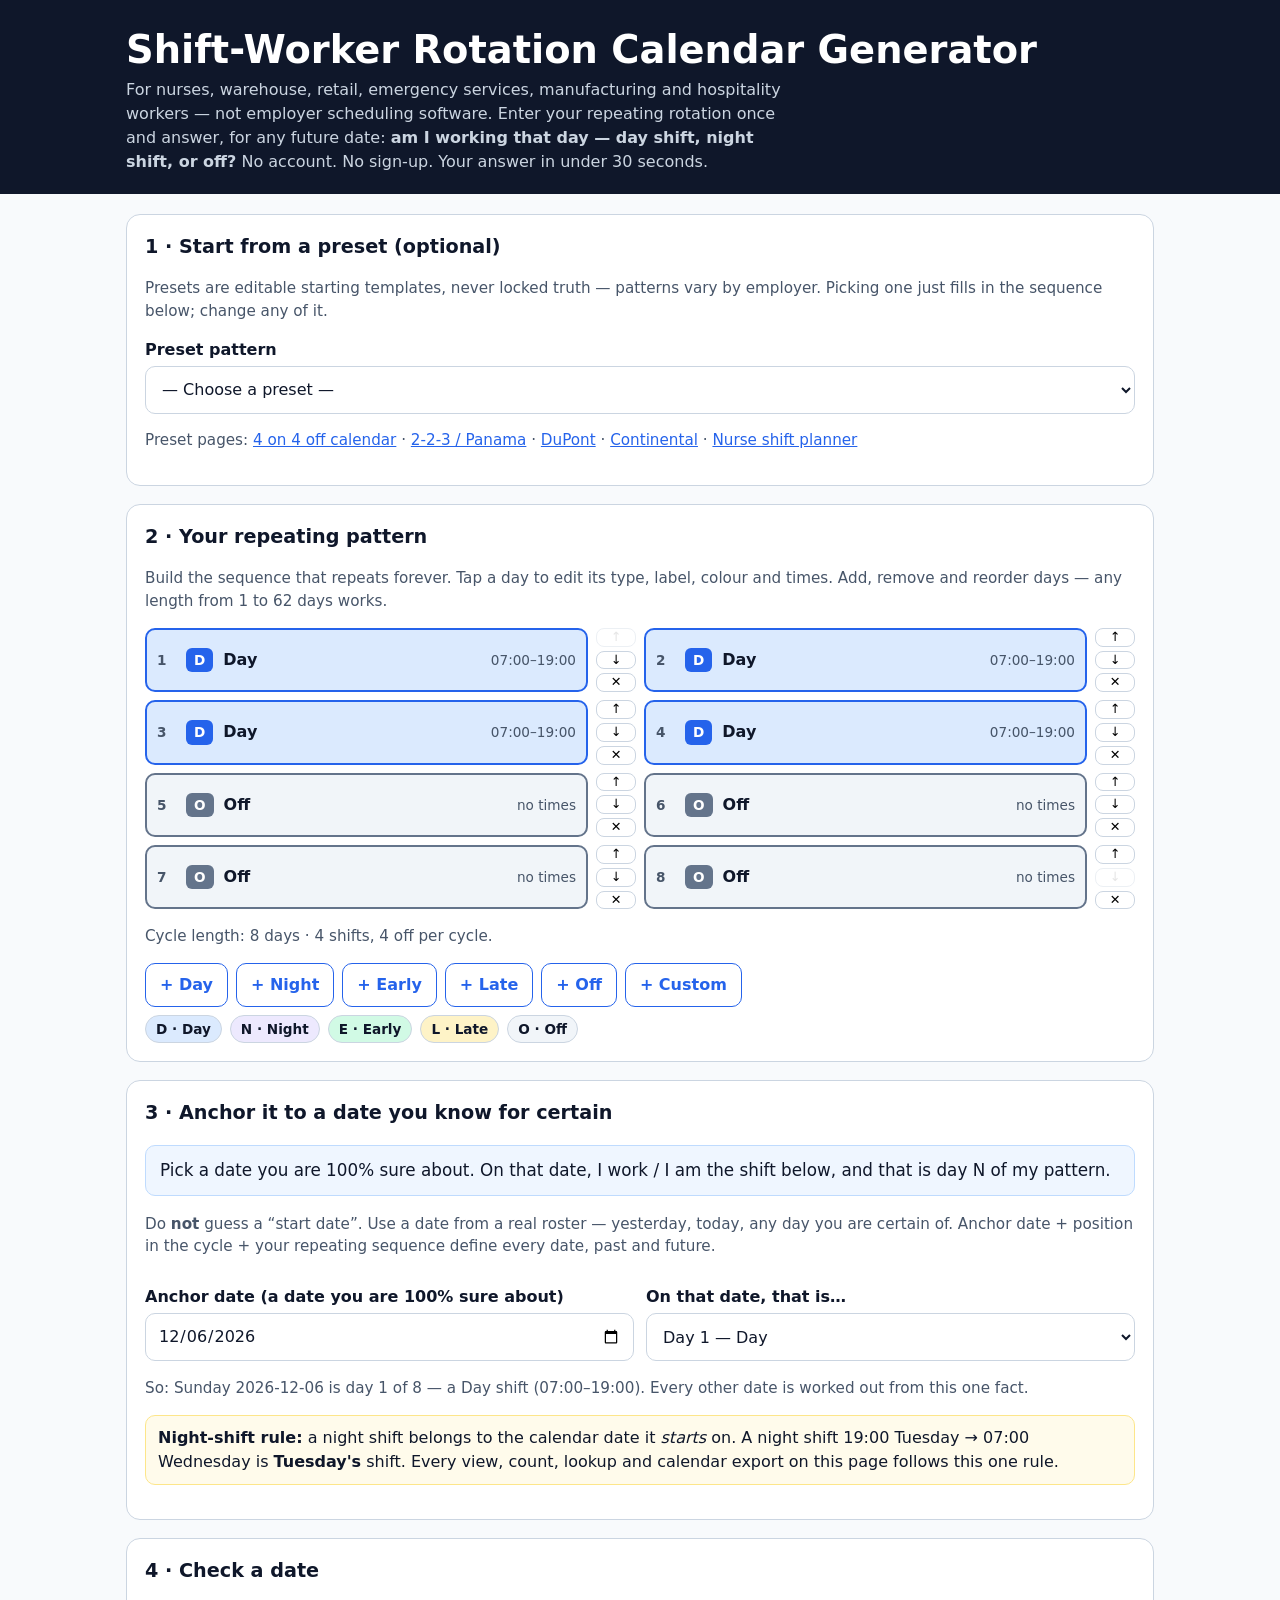
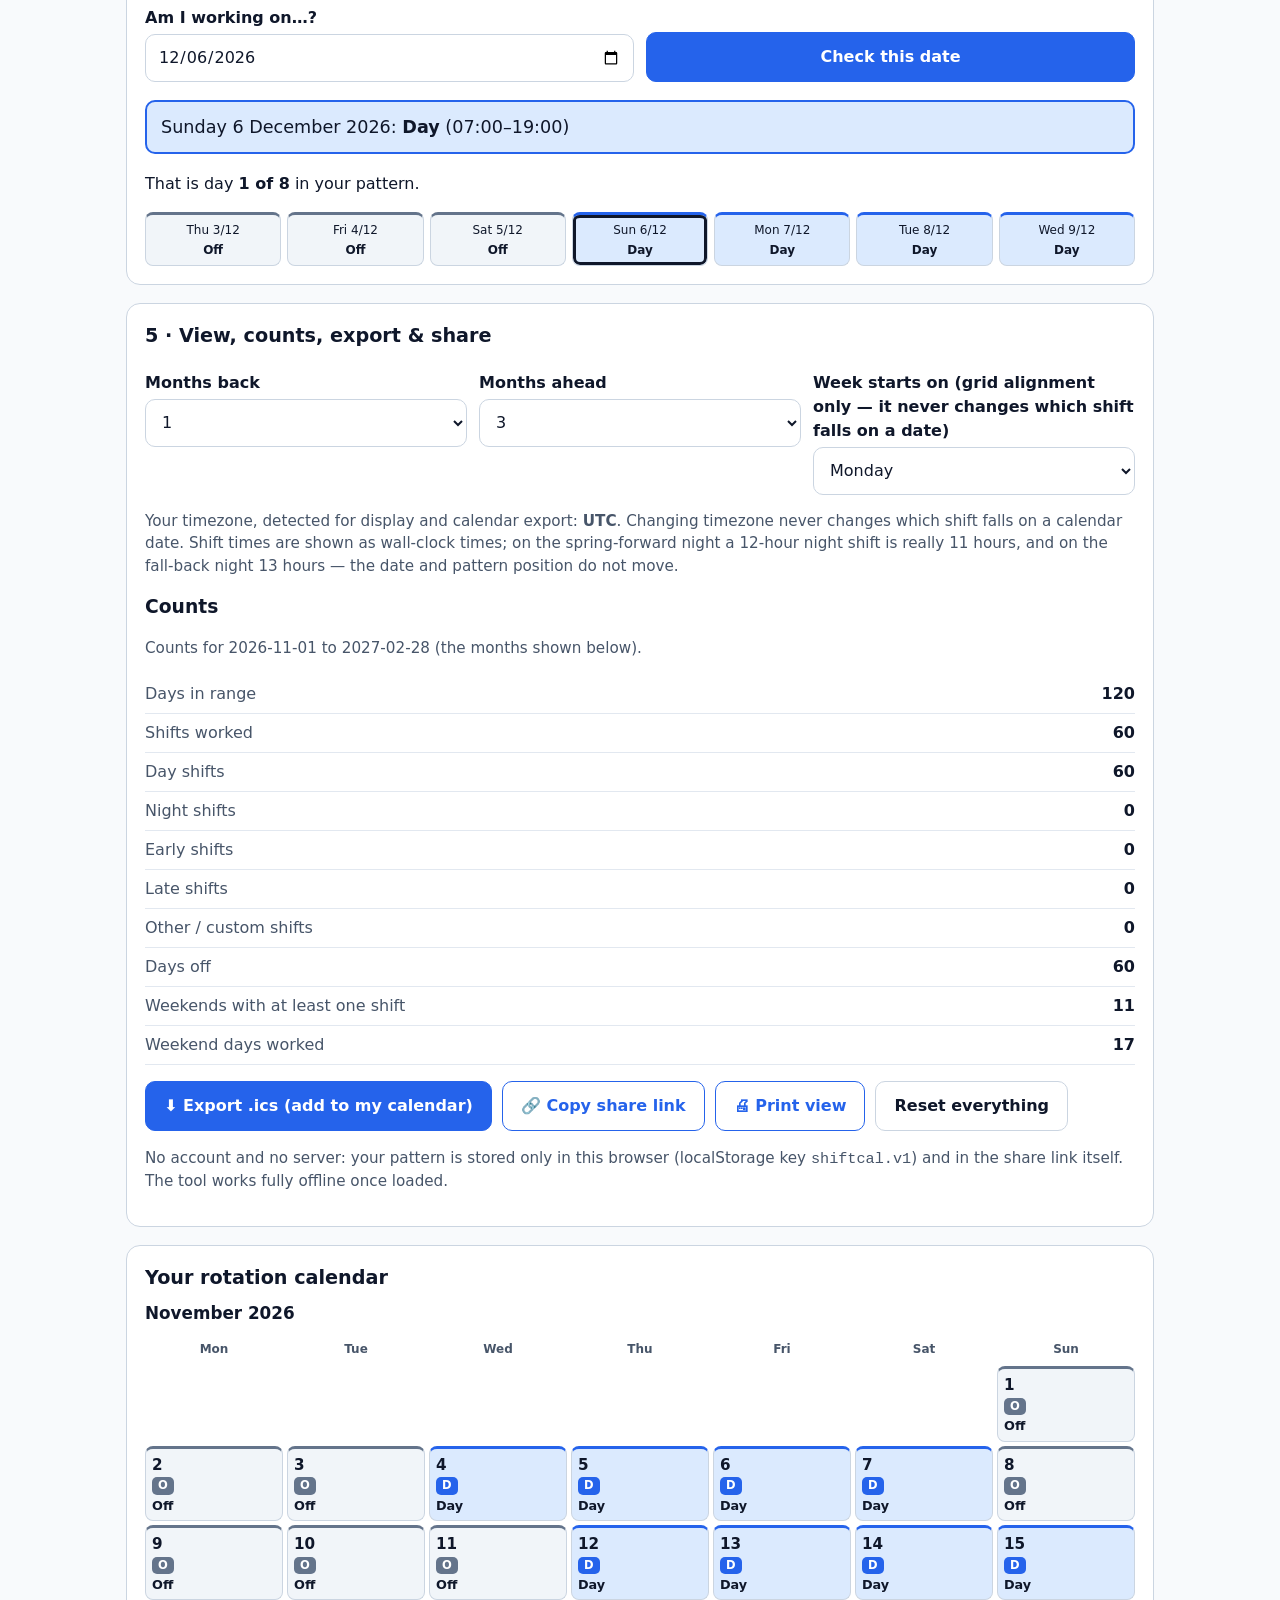
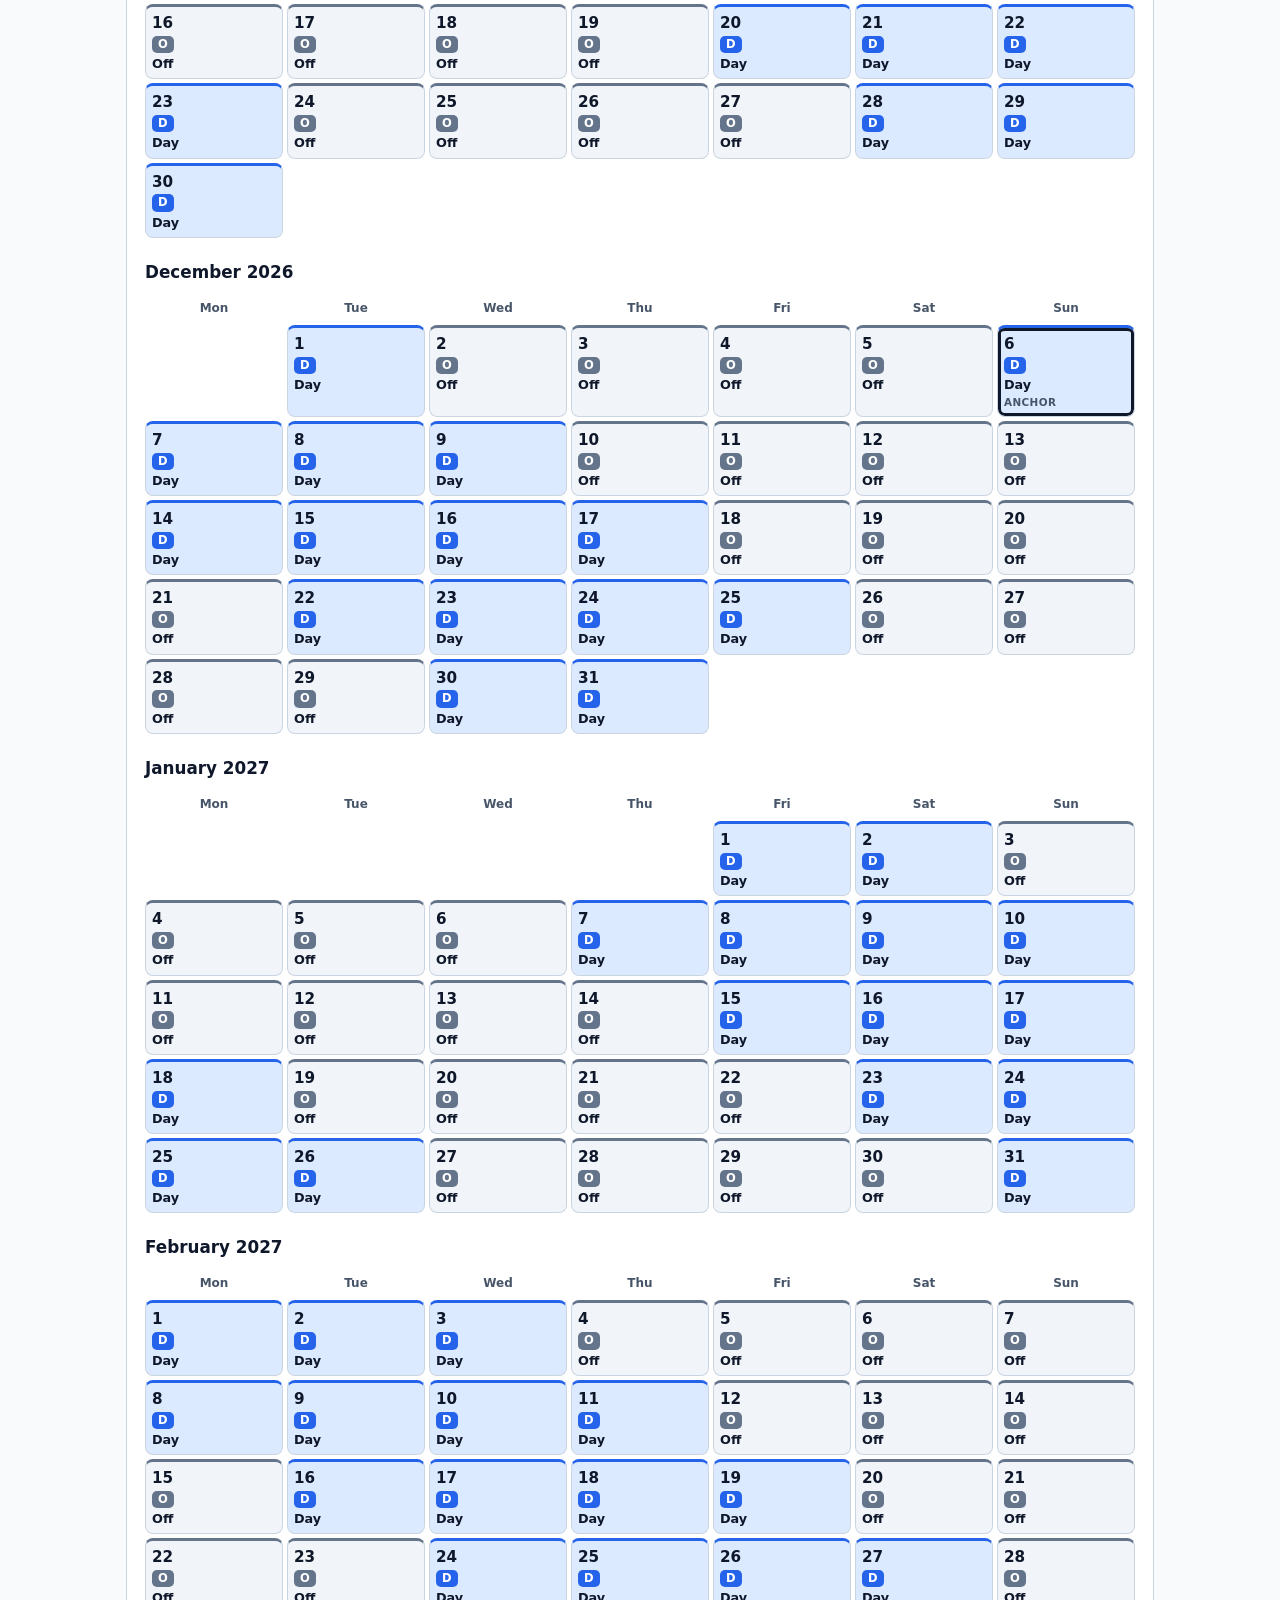
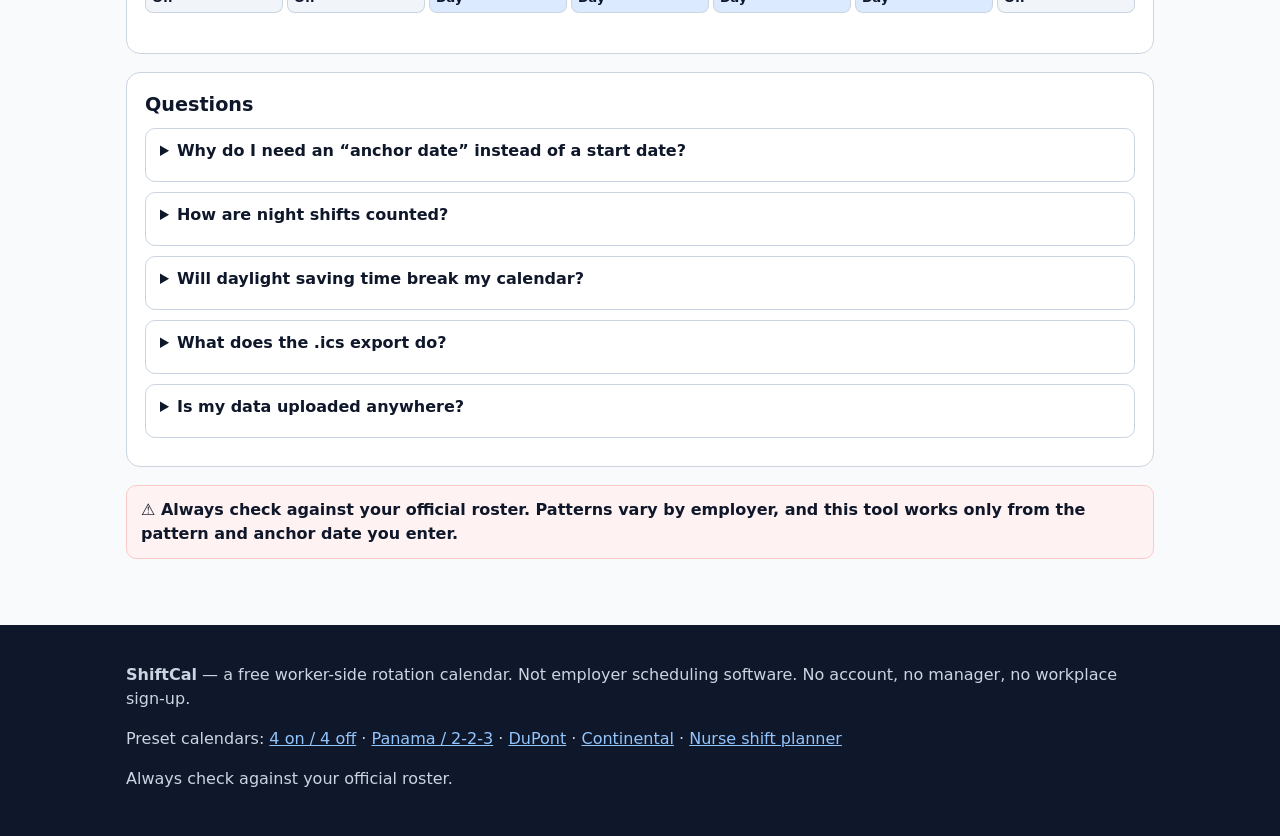
==== index.html @ 88fc87dc "Shift-Worker Rotation Calendar Generator — initial release (80/80 tests passing)" ====
<!DOCTYPE html>
<html lang="en">
<head>
<meta charset="utf-8">
<meta name="viewport" content="width=device-width, initial-scale=1">
<title>Shift-Worker Rotation Calendar Generator — Am I Working That Day?</title>
<meta name="description" content="Free rotation calendar for shift workers. Enter your repeating pattern once, anchored to a date you know for certain, and instantly see day shift, night shift or off for any future date. No account, no sign-up. Export to your calendar (.ics) or share a link.">
<link rel="canonical" href="https://example.com/">
<style>/* inlined fallback if CSS fails to load */ body{font-family:system-ui,sans-serif}</style>
<link rel="stylesheet" href="assets/styles.css">
</head>
<body>
<a class="skip" href="#generator">Skip to the generator</a>
<header class="site">
  <div class="wrap">
    <h1>Shift-Worker Rotation Calendar Generator</h1>
    <p>For nurses, warehouse, retail, emergency services, manufacturing and hospitality workers — not employer scheduling software. Enter your repeating rotation once and answer, for any future date: <strong>am I working that day — day shift, night shift, or off?</strong> No account. No sign-up. Your answer in under 30 seconds.</p>
  </div>
</header>
<main id="generator">

  <section class="card controls" aria-labelledby="h-step1">
    <h2 id="h-step1">1 · Start from a preset (optional)</h2>
    <p class="hint">Presets are editable starting templates, never locked truth — patterns vary by employer. Picking one just fills in the sequence below; change any of it.</p>
    <label for="presetSelect">Preset pattern</label>
    <select id="presetSelect">
      <option value="">— Choose a preset —</option>
    </select>
    <p id="presetNote" class="hint" role="status"></p>
    <p class="hint">Preset pages: <a href="4-on-4-off.html">4 on 4 off calendar</a> · <a href="panama-2-2-3.html">2-2-3 / Panama</a> · <a href="dupont.html">DuPont</a> · <a href="continental.html">Continental</a> · <a href="nurse-shift-planner.html">Nurse shift planner</a></p>
  </section>

  <section class="card controls" aria-labelledby="h-step2">
    <h2 id="h-step2">2 · Your repeating pattern</h2>
    <p class="hint">Build the sequence that repeats forever. Tap a day to edit its type, label, colour and times. Add, remove and reorder days — any length from 1 to 62 days works.</p>
    <ol id="patternList" class="pat-list"></ol>
    <p id="patternMeta" class="hint" role="status"></p>
    <div class="addrow" aria-label="Add a day to the pattern">
      <button type="button" class="btn secondary" data-add="Day">+ Day</button>
      <button type="button" class="btn secondary" data-add="Night">+ Night</button>
      <button type="button" class="btn secondary" data-add="Early">+ Early</button>
      <button type="button" class="btn secondary" data-add="Late">+ Late</button>
      <button type="button" class="btn secondary" data-add="Off">+ Off</button>
      <button type="button" class="btn secondary" data-add="Custom">+ Custom</button>
    </div>
    <div id="editor" class="editor" hidden>
      <h3 id="editTitle">Edit day</h3>
      <div class="row cols-3">
        <div>
          <label for="fType">Shift type</label>
          <select id="fType">
            <option>Day</option><option>Night</option><option>Early</option><option>Late</option><option>Off</option><option>Custom</option>
          </select>
        </div>
        <div>
          <label for="fLabel">Label (always shown — never colour alone)</label>
          <input type="text" id="fLabel" maxlength="24">
        </div>
        <div>
          <label for="fCode">Short code (1–2 letters)</label>
          <input type="text" id="fCode" maxlength="2">
        </div>
      </div>
      <div class="row cols-3">
        <div>
          <label for="fStart">Start time (leave blank for all-day)</label>
          <input type="time" id="fStart">
        </div>
        <div>
          <label for="fEnd">End time</label>
          <input type="time" id="fEnd">
        </div>
        <div>
          <label for="fColor">Colour</label>
          <input type="color" id="fColor">
        </div>
      </div>
      <div class="btnrow">
        <button type="button" class="btn" id="saveEdit">Save day</button>
        <button type="button" class="btn ghost" id="cancelEdit">Cancel</button>
      </div>
    </div>
    <div class="legend" aria-label="Shift type legend">
      <span style="background:#dbeafe">D · Day</span>
      <span style="background:#ede9fe">N · Night</span>
      <span style="background:#d1fae5">E · Early</span>
      <span style="background:#fef3c7">L · Late</span>
      <span style="background:#f1f5f9">O · Off</span>
    </div>
  </section>

  <section class="card controls" aria-labelledby="h-step3">
    <h2 id="h-step3">3 · Anchor it to a date you know for certain</h2>
    <p class="anchor-words">Pick a date you are 100% sure about. On that date, I work / I am the shift below, and that is day N of my pattern.</p>
    <p class="hint">Do <strong>not</strong> guess a “start date”. Use a date from a real roster — yesterday, today, any day you are certain of. Anchor date + position in the cycle + your repeating sequence define every date, past and future.</p>
    <div class="row cols-2">
      <div>
        <label for="anchorDate">Anchor date (a date you are 100% sure about)</label>
        <input type="date" id="anchorDate">
      </div>
      <div>
        <label for="anchorPos">On that date, that is…</label>
        <select id="anchorPos"></select>
      </div>
    </div>
    <p id="anchorEcho" class="hint" role="status"></p>
    <p class="note"><strong>Night-shift rule:</strong> a night shift belongs to the calendar date it <em>starts</em> on. A night shift 19:00 Tuesday → 07:00 Wednesday is <strong>Tuesday's</strong> shift. Every view, count, lookup and calendar export on this page follows this one rule.</p>
  </section>

  <section class="card controls" aria-labelledby="h-lookup">
    <h2 id="h-lookup">4 · Check a date</h2>
    <div class="row cols-2">
      <div>
        <label for="lookupDate">Am I working on…?</label>
        <input type="date" id="lookupDate">
      </div>
      <div style="align-self:end">
        <button type="button" class="btn" id="lookupBtn" style="width:100%">Check this date</button>
      </div>
    </div>
    <div id="lookupResult" aria-live="polite"></div>
  </section>

  <section class="card controls" aria-labelledby="h-view">
    <h2 id="h-view">5 · View, counts, export &amp; share</h2>
    <div class="row cols-3">
      <div>
        <label for="monthsBack">Months back</label>
        <select id="monthsBack"><option value="0">0</option><option value="1">1</option><option value="3">3</option><option value="6">6</option><option value="12">12</option></select>
      </div>
      <div>
        <label for="monthsAhead">Months ahead</label>
        <select id="monthsAhead"><option value="1">1</option><option value="3">3</option><option value="6">6</option><option value="12">12</option></select>
      </div>
      <div>
        <label for="weekStart">Week starts on (grid alignment only — it never changes which shift falls on a date)</label>
        <select id="weekStart"><option value="mon">Monday</option><option value="sun">Sunday</option></select>
      </div>
    </div>
    <p class="hint">Your timezone, detected for display and calendar export: <strong id="tzDisplay">—</strong>. Changing timezone never changes which shift falls on a calendar date. Shift times are shown as wall-clock times; on the spring-forward night a 12-hour night shift is really 11 hours, and on the fall-back night 13 hours — the date and pattern position do not move.</p>
    <h3>Counts</h3>
    <p id="countsRange" class="hint"></p>
    <dl id="counts" class="counts"></dl>
    <div class="btnrow">
      <button type="button" class="btn" id="icsBtn">⬇ Export .ics (add to my calendar)</button>
      <button type="button" class="btn secondary" id="shareBtn">🔗 Copy share link</button>
      <button type="button" class="btn secondary" id="printBtn">🖨 Print view</button>
      <button type="button" class="btn ghost" id="resetBtn">Reset everything</button>
    </div>
    <p id="icsMsg" class="hint" role="status"></p>
    <p id="shareMsg" class="hint" role="status"></p>
    <p class="hint">No account and no server: your pattern is stored only in this browser (localStorage key <code>shiftcal.v1</code>) and in the share link itself. The tool works fully offline once loaded.</p>
  </section>

  <section class="card" aria-labelledby="h-cal">
    <h2 id="h-cal">Your rotation calendar</h2>
    <div id="calendar"></div>
  </section>

  <section class="card no-print" aria-labelledby="h-faq">
    <h2 id="h-faq">Questions</h2>
    <details><summary>Why do I need an “anchor date” instead of a start date?</summary><p>A start date is easy to misremember. An anchor is a single date you are 100% sure about — for example, “on Tuesday 14th I definitely worked a Night, and that was day 3 of my pattern”. From that one certain fact, the repeating sequence fixes every other date, forwards and backwards, forever.</p></details>
    <details><summary>How are night shifts counted?</summary><p>A night shift belongs to the date it starts on. If you start at 19:00 on Tuesday and finish at 07:00 on Wednesday, that is Tuesday’s shift in the calendar, the counts, the lookup and the .ics export.</p></details>
    <details><summary>Will daylight saving time break my calendar?</summary><p>No. Dates here are calculated as calendar days, not as 24-hour chunks of time, so the 23-hour spring day and the 25-hour autumn day cannot skip or double a date. Your shift <em>times</em> stay as wall-clock times; only the real length of that one night changes (11h in spring, 13h in autumn).</p></details>
    <details><summary>What does the .ics export do?</summary><p>It creates one calendar event per working shift for the months shown, with the correct timezone so events land at the right wall-clock time across daylight-saving changes. Import it into Google Calendar, Apple Calendar or Outlook. Days off are not exported.</p></details>
    <details><summary>Is my data uploaded anywhere?</summary><p>No. There is no server and no account. Your pattern lives in your browser and in any share link you choose to copy.</p></details>
  </section>

  <p class="disclaimer" role="note">⚠ Always check against your official roster. Patterns vary by employer, and this tool works only from the pattern and anchor date you enter.</p>
</main>
<footer class="site">
  <div class="wrap">
    <p><strong>ShiftCal</strong> — a free worker-side rotation calendar. Not employer scheduling software. No account, no manager, no workplace sign-up.</p>
    <p>Preset calendars: <a href="4-on-4-off.html">4 on / 4 off</a> · <a href="panama-2-2-3.html">Panama / 2-2-3</a> · <a href="dupont.html">DuPont</a> · <a href="continental.html">Continental</a> · <a href="nurse-shift-planner.html">Nurse shift planner</a></p>
    <p>Always check against your official roster.</p>
  </div>
</footer>
<script src="assets/core.js"></script>
<script src="assets/app.js"></script>
</body>
</html>
---- assets/styles.css ----
:root{
  --ink:#0f172a; --muted:#475569; --line:#cbd5e1; --panel:#ffffff; --page:#f8fafc;
  --accent:#2563eb; --radius:14px;
}
*{box-sizing:border-box}
html{-webkit-text-size-adjust:100%}
body{margin:0;font-family:system-ui,-apple-system,"Segoe UI",Roboto,Helvetica,Arial,sans-serif;background:var(--page);color:var(--ink);line-height:1.5}
a{color:var(--accent)}
:focus-visible{outline:3px solid var(--accent);outline-offset:2px;border-radius:6px}
.skip{position:absolute;left:-9999px}.skip:focus{left:8px;top:8px;background:#fff;padding:8px 12px;z-index:50}
header.site{background:#0f172a;color:#fff;padding:28px 16px 20px}
header.site .wrap,main,footer.site .wrap{max-width:1060px;margin:0 auto;padding:0 16px}
header.site h1{margin:0 0 6px;font-size:clamp(1.6rem,4.5vw,2.4rem);line-height:1.15}
header.site p{margin:0;color:#cbd5e1;max-width:65ch}
main{padding:20px 16px 40px}
.card{background:var(--panel);border:1px solid var(--line);border-radius:var(--radius);padding:18px;margin:0 0 18px}
.card h2{margin:0 0 8px;font-size:1.2rem}
.card h3{margin:0 0 10px}
.hint{color:var(--muted);font-size:.95rem}
.anchor-words{font-size:1.05rem;background:#eff6ff;border:1px solid #bfdbfe;border-radius:10px;padding:12px 14px}
label{display:block;font-weight:600;margin:12px 0 4px}
input,select,button{font:inherit}
input[type="date"],input[type="text"],input[type="time"],select{width:100%;min-height:48px;padding:10px 12px;border:1px solid var(--line);border-radius:10px;background:#fff;color:var(--ink)}
input[type="color"]{width:64px;height:48px;padding:4px;border:1px solid var(--line);border-radius:10px;background:#fff}
.row{display:grid;gap:12px}
@media(min-width:720px){.row.cols-2{grid-template-columns:1fr 1fr}.row.cols-3{grid-template-columns:1fr 1fr 1fr}}
.btn{display:inline-flex;align-items:center;justify-content:center;gap:8px;min-height:48px;padding:12px 18px;border-radius:10px;border:1px solid var(--accent);background:var(--accent);color:#fff;font-weight:700;cursor:pointer;text-decoration:none}
.btn.secondary{background:#fff;color:var(--accent)}
.btn.ghost{background:#fff;color:var(--ink);border-color:var(--line)}
.btn:active{transform:translateY(1px)}
.btnrow{display:flex;flex-wrap:wrap;gap:10px;margin-top:14px}
.pat-list{list-style:none;margin:10px 0;padding:0;display:grid;gap:8px}
@media(min-width:720px){.pat-list{grid-template-columns:1fr 1fr}}
.pat-item{display:flex;gap:8px;align-items:stretch}
.chip{flex:1;display:flex;align-items:center;gap:10px;min-height:52px;text-align:left;border:2px solid;border-radius:10px;padding:8px 10px;cursor:pointer;font-weight:600}
.chip-num{color:var(--muted);font-size:.85rem;min-width:1.4em}
.chip-code{color:#fff;font-weight:800;border-radius:6px;padding:2px 8px;font-size:.85rem}
.chip-time{margin-left:auto;color:var(--muted);font-size:.85rem;font-weight:500}
.pat-ctrls{display:flex;flex-direction:column;gap:4px}
.mini-btn{min-width:40px;min-height:16px;flex:1;border:1px solid var(--line);background:#fff;border-radius:8px;cursor:pointer;font-size:.8rem;line-height:1;padding:2px 6px}
.mini-btn:disabled{opacity:.35;cursor:not-allowed}
.addrow{display:flex;flex-wrap:wrap;gap:8px;margin-top:10px}
.addrow .btn{min-height:44px;padding:8px 14px}
.editor{border:1px dashed var(--accent);border-radius:10px;padding:14px;margin-top:14px;background:#f0f7ff}
.grid{display:grid;grid-template-columns:repeat(7,1fr);gap:4px}
.grid-head{font-size:.75rem;font-weight:700;color:var(--muted);text-align:center;padding:4px 0}
.cell{min-height:64px;border:1px solid var(--line);border-radius:8px;padding:5px 6px;display:flex;flex-direction:column;gap:1px;font-size:.8rem}
.cell.blank{background:transparent;border:none}
.cell-day{font-weight:800;font-size:.95rem}
.cell-code{align-self:flex-start;color:#fff;font-weight:800;border-radius:5px;padding:0 6px;font-size:.72rem;line-height:1.5}
.cell-label{font-weight:600}
.cell.is-anchor{box-shadow:0 0 0 3px var(--ink) inset}
.cell-anchor-tag{font-size:.65rem;font-weight:800;text-transform:uppercase;letter-spacing:.04em;color:var(--muted)}
.month{margin:0 0 22px}
.month h3{font-size:1.05rem}
.counts{display:grid;gap:0}
.count-row{display:flex;justify-content:space-between;border-bottom:1px solid #e2e8f0;padding:7px 0}
.count-row dt{color:var(--muted)}.count-row dd{margin:0;font-weight:800}
.lookup-big{border:2px solid;border-radius:10px;padding:12px 14px;font-size:1.1rem}
.lookup-week{display:grid;grid-template-columns:repeat(7,1fr);gap:6px;margin-top:12px}
.lw-day{border:1px solid var(--line);border-radius:8px;padding:6px 4px;text-align:center;font-size:.75rem;display:flex;flex-direction:column;gap:2px}
.lw-day.is-focus{box-shadow:0 0 0 3px var(--ink) inset}
.note{background:#fffbeb;border:1px solid #fde68a;border-radius:10px;padding:10px 12px}
.disclaimer{background:#fef2f2;border:1px solid #fecaca;border-radius:10px;padding:12px 14px;font-weight:700}
.legend{display:flex;flex-wrap:wrap;gap:8px;margin-top:8px}
.legend span{border:1px solid var(--line);border-radius:999px;padding:3px 10px;font-size:.85rem;font-weight:600}
footer.site{background:#0f172a;color:#cbd5e1;padding:22px 0 30px;margin-top:10px}
footer.site a{color:#93c5fd}
details{border:1px solid var(--line);border-radius:10px;padding:10px 14px;margin:0 0 10px;background:#fff}
summary{font-weight:700;cursor:pointer;min-height:32px}
.seq-visual{display:flex;flex-wrap:wrap;gap:4px;margin:10px 0}
.seq-visual span{border-radius:6px;padding:4px 8px;font-size:.8rem;font-weight:700;border:1px solid var(--line)}
@media print{
  header.site,footer.site,.no-print,.card.controls,.pat-ctrls,.addrow,.btnrow{display:none !important}
  body{background:#fff}
  main{padding:0}
  .card{border:none;padding:0}
  .cell{min-height:52px;-webkit-print-color-adjust:exact;print-color-adjust:exact}
  .month{break-inside:avoid}
}
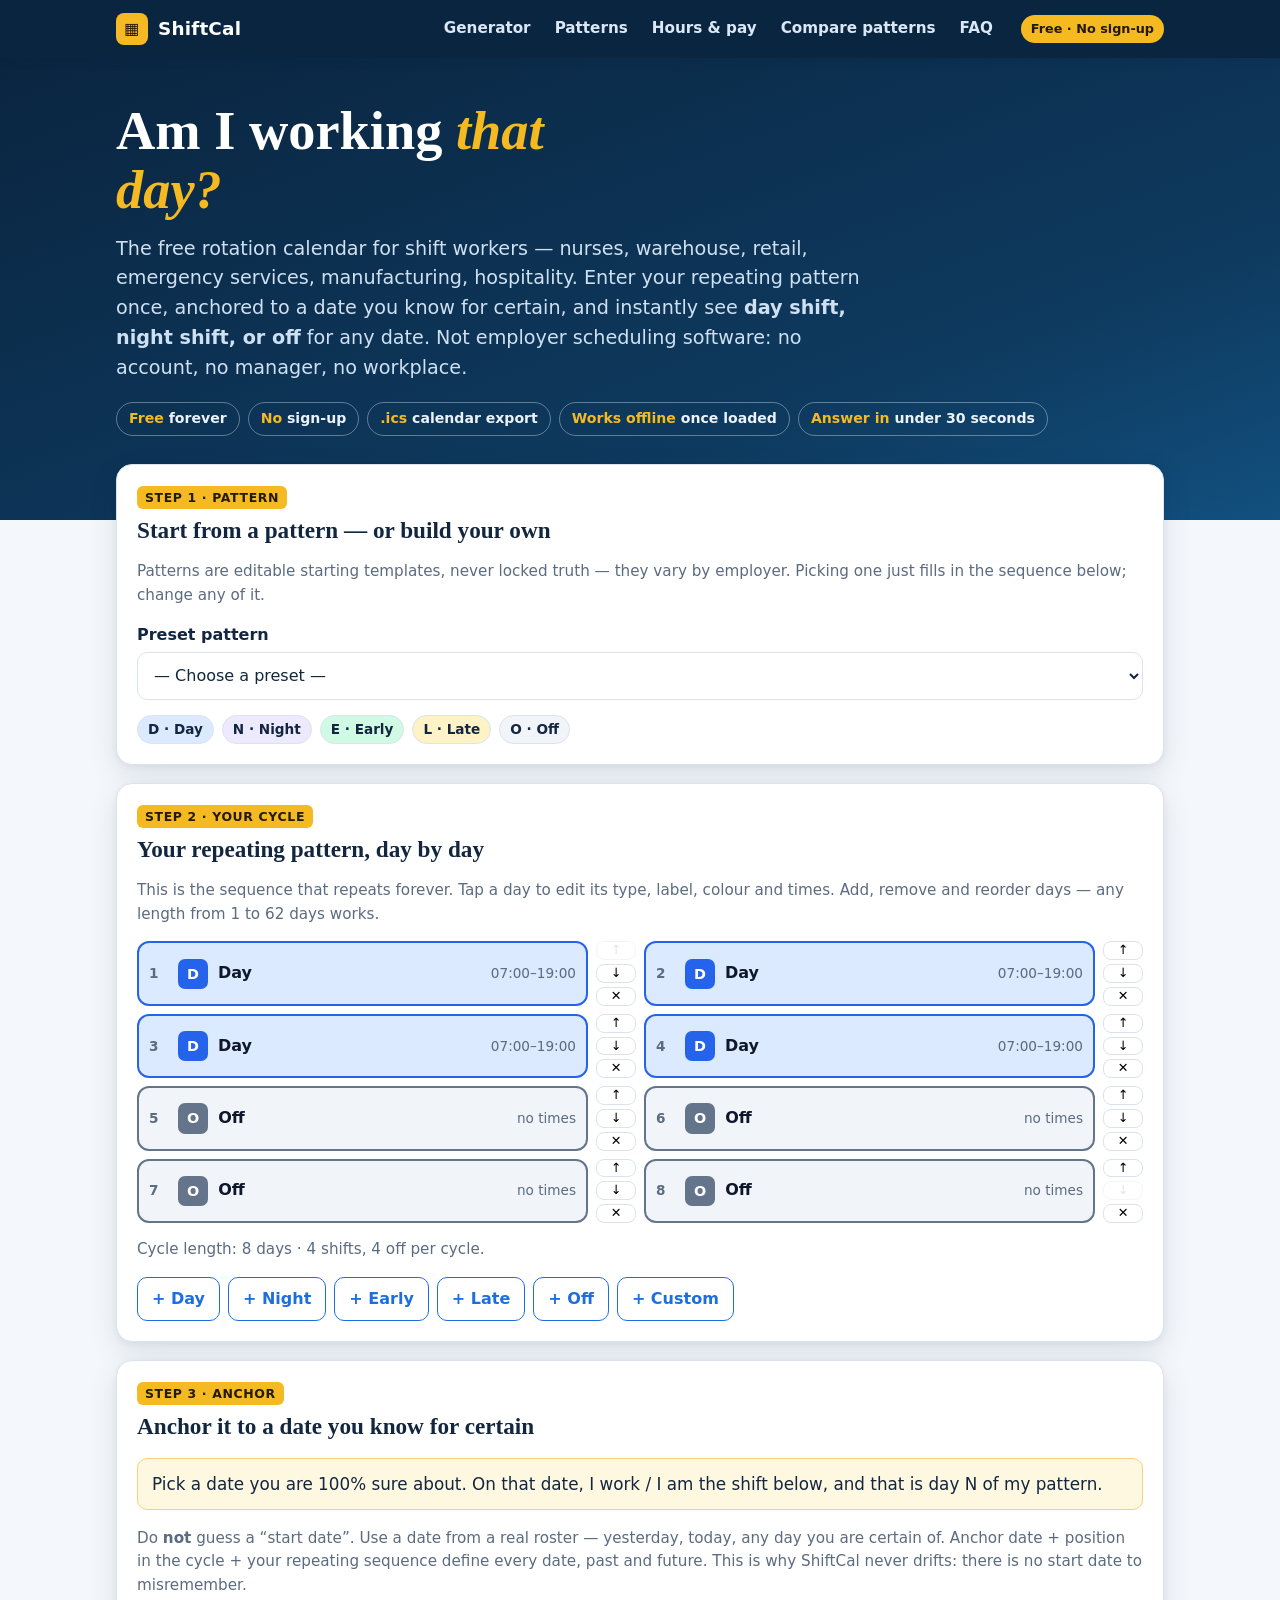
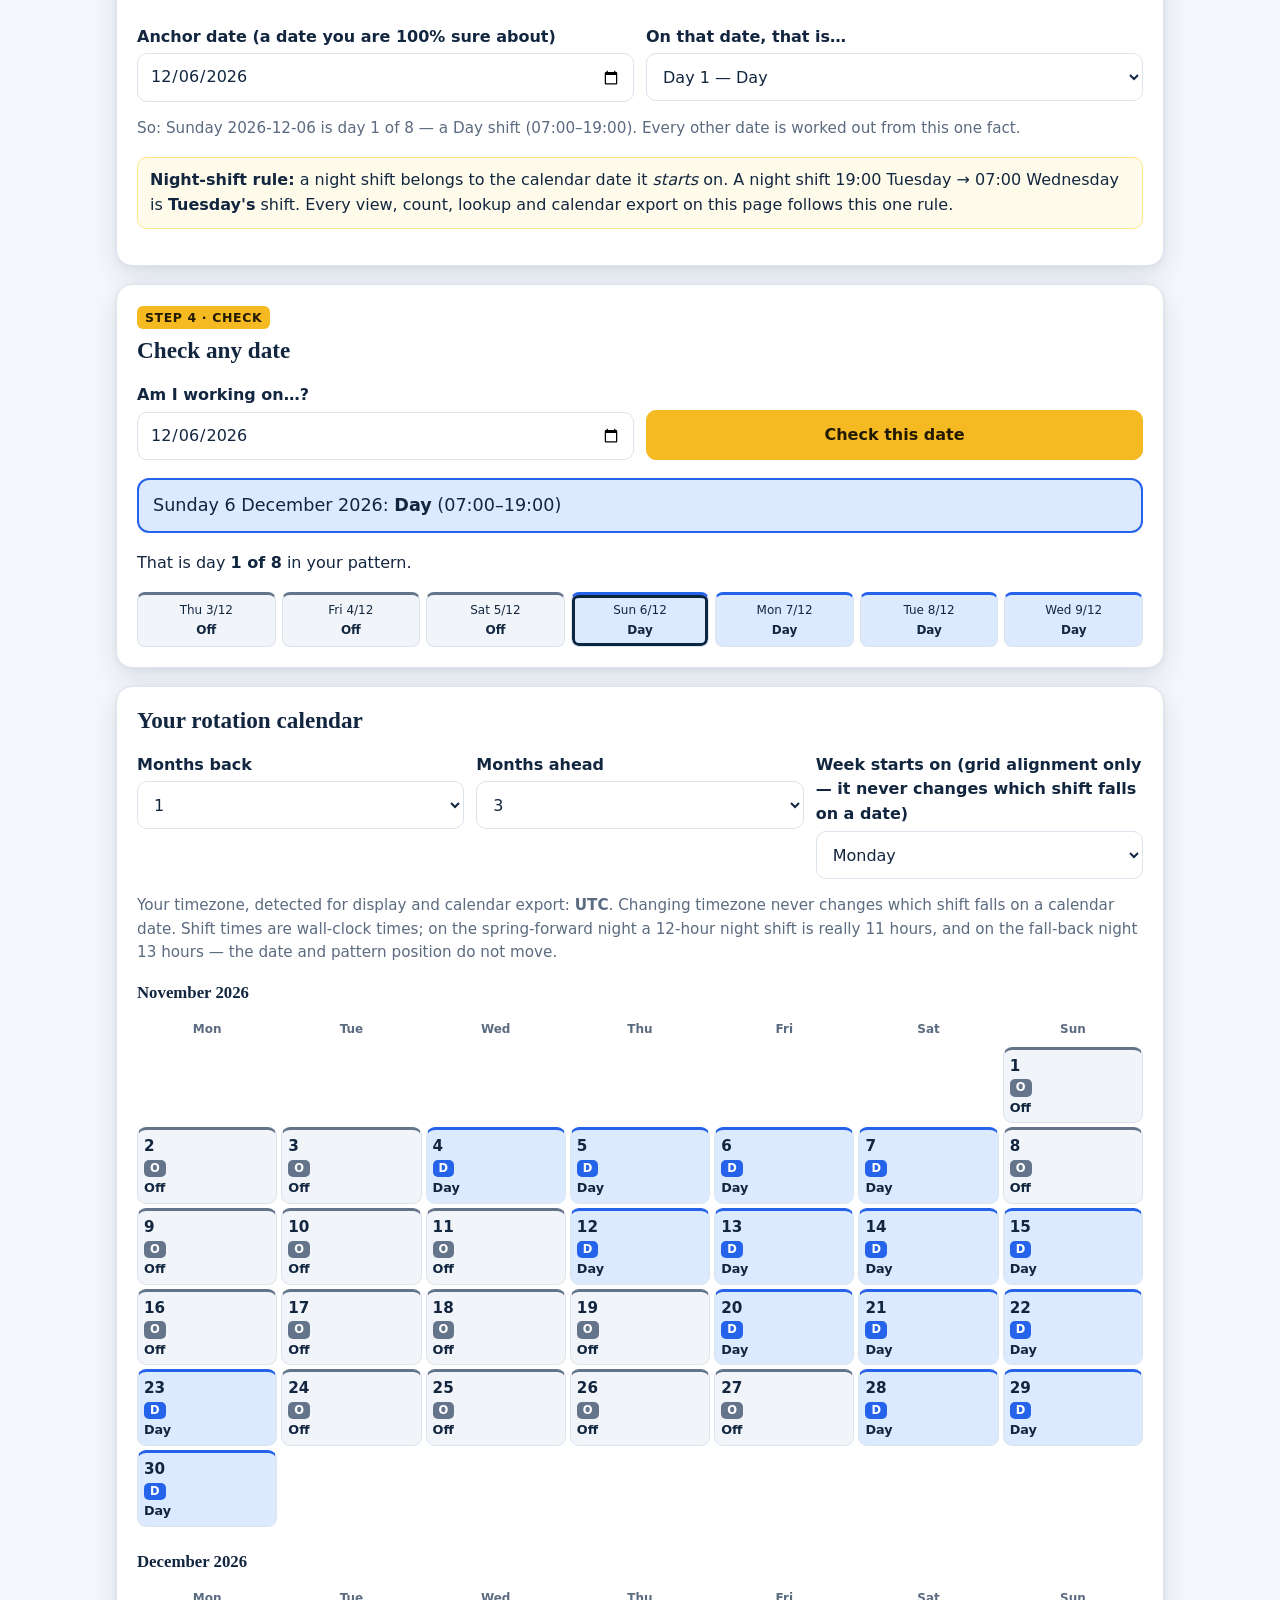
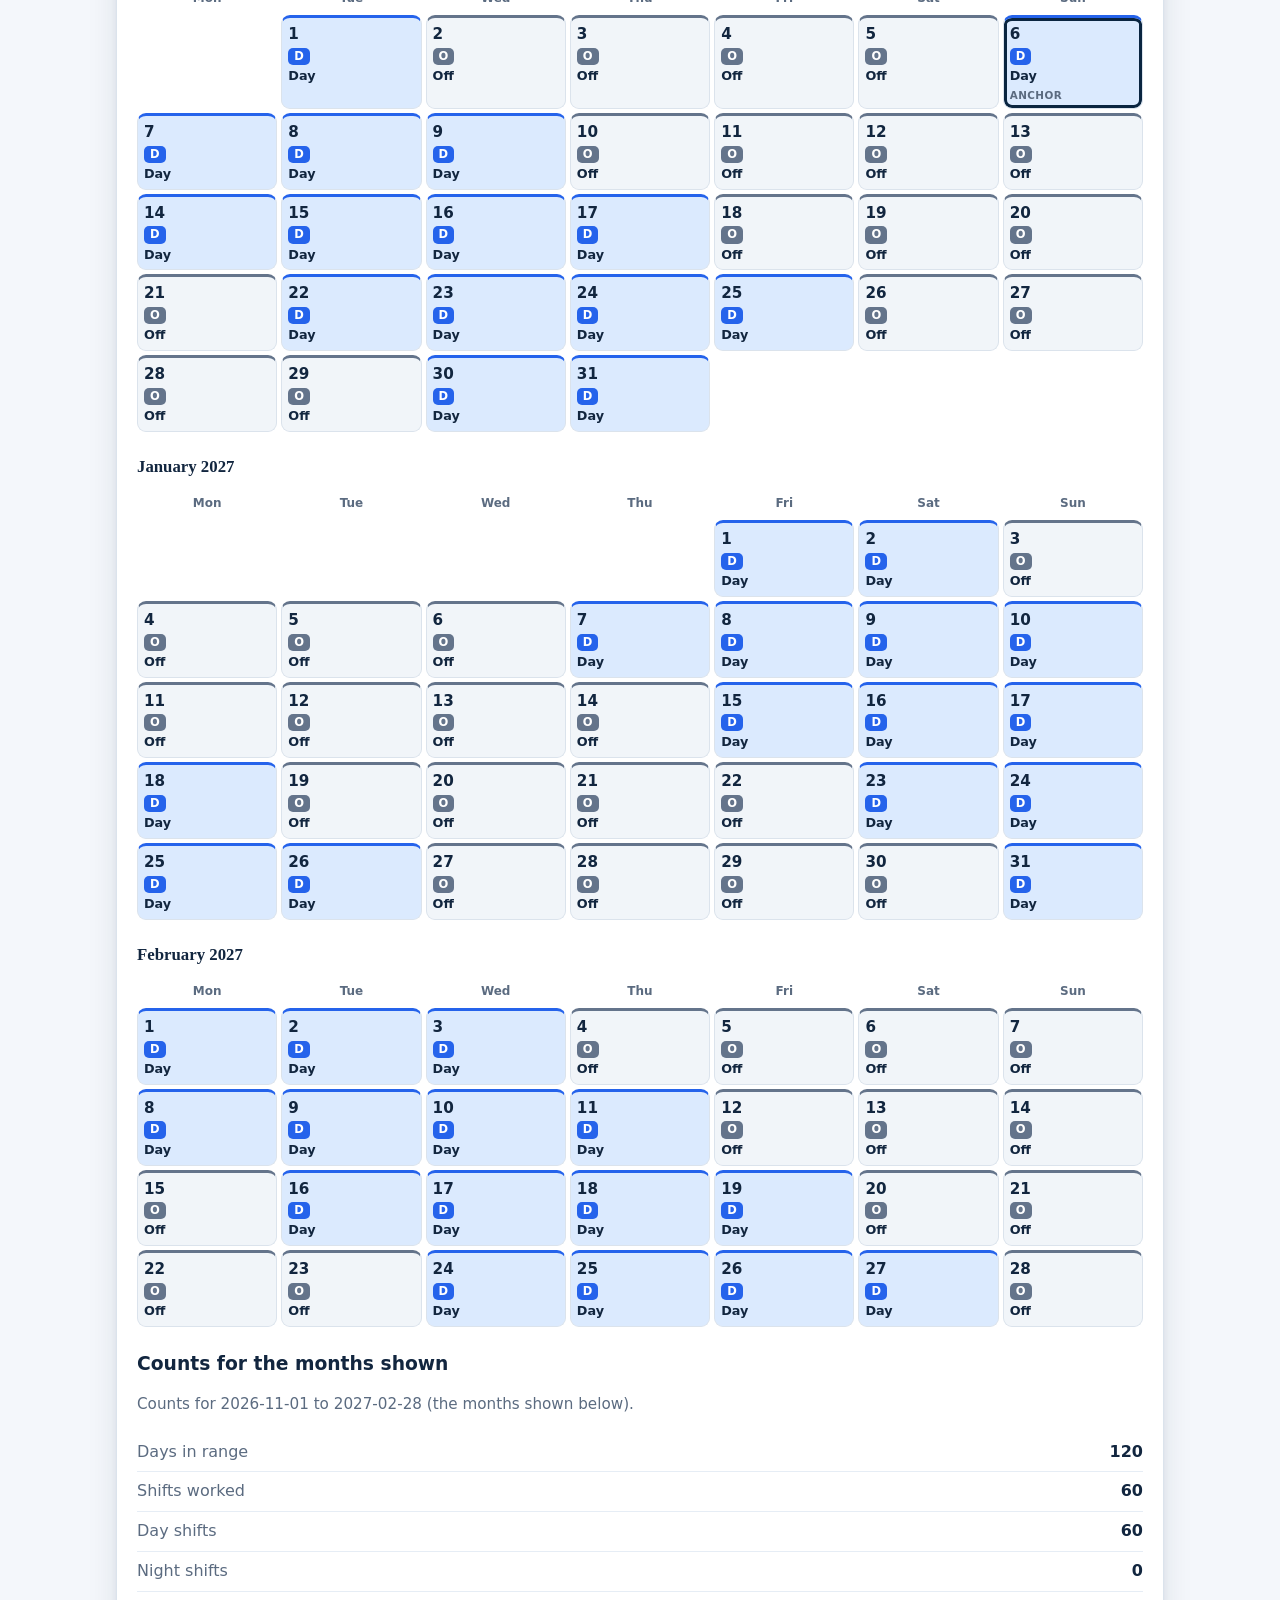
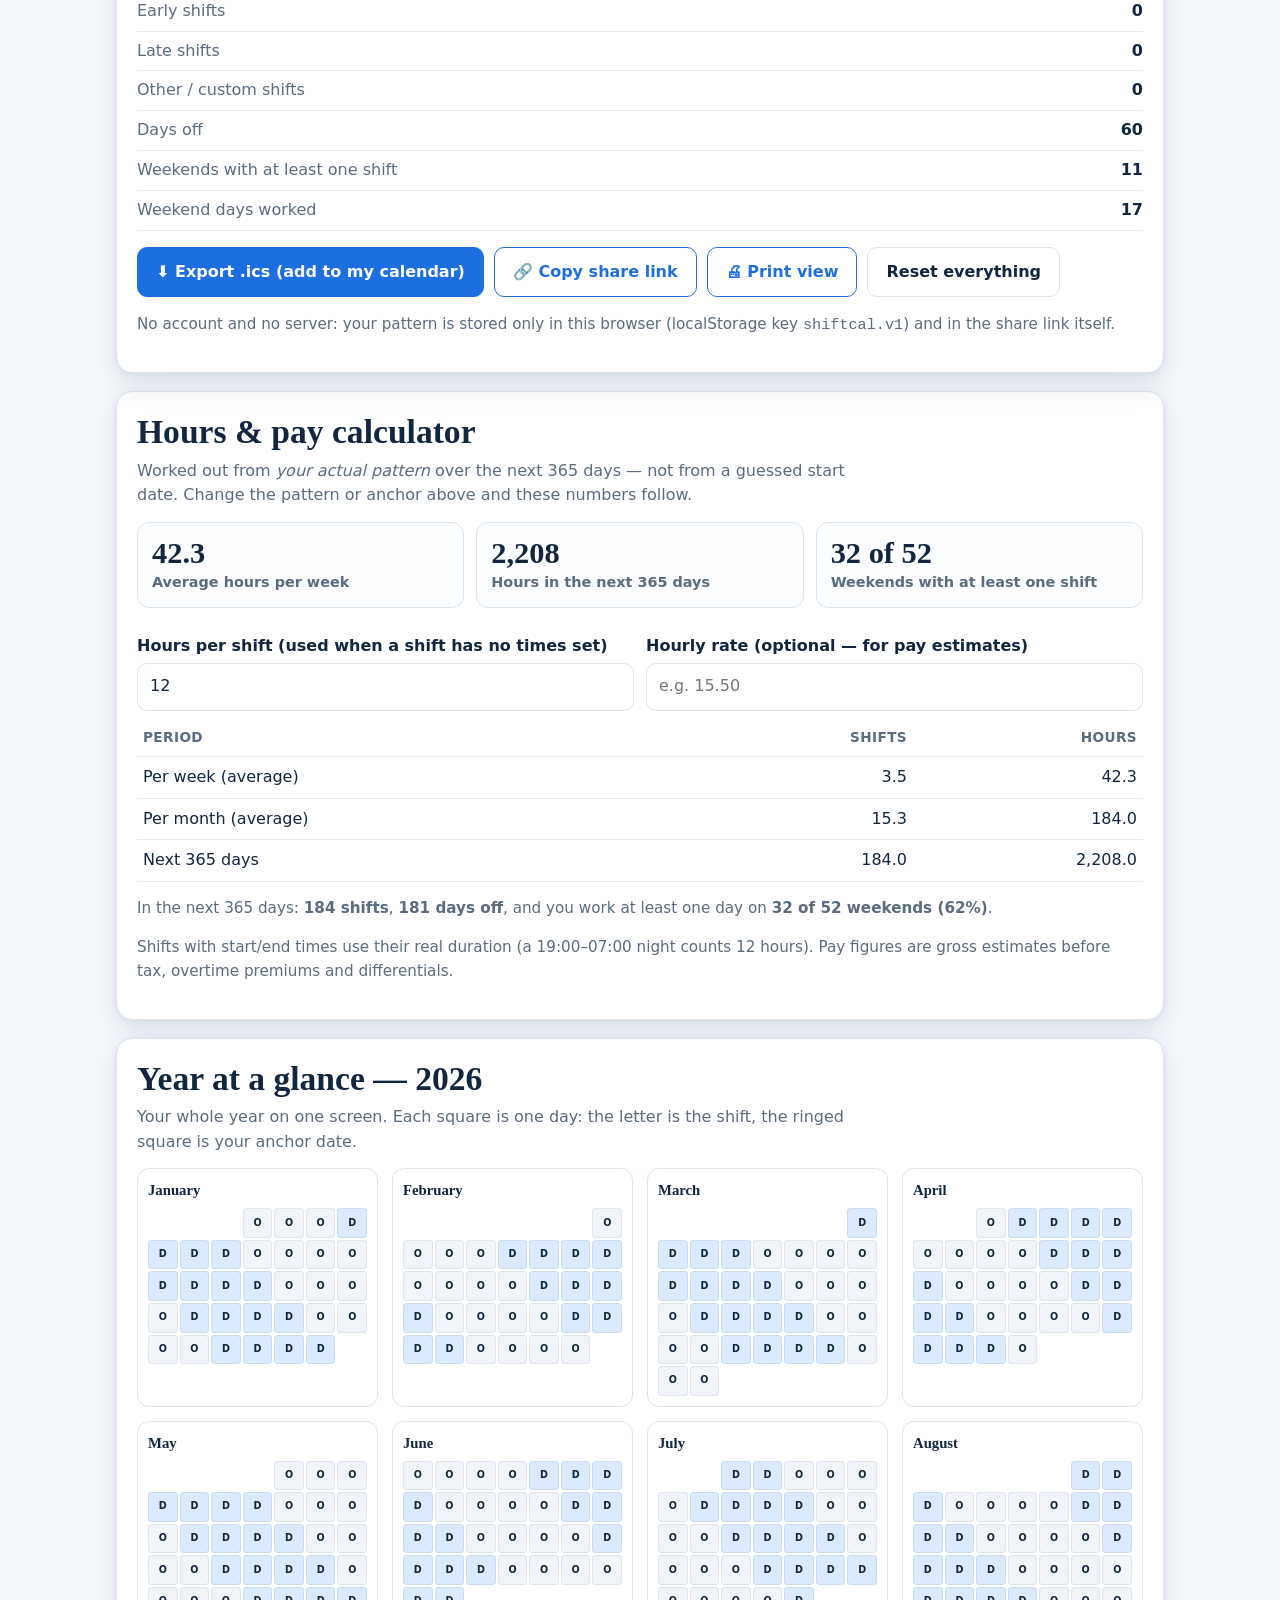
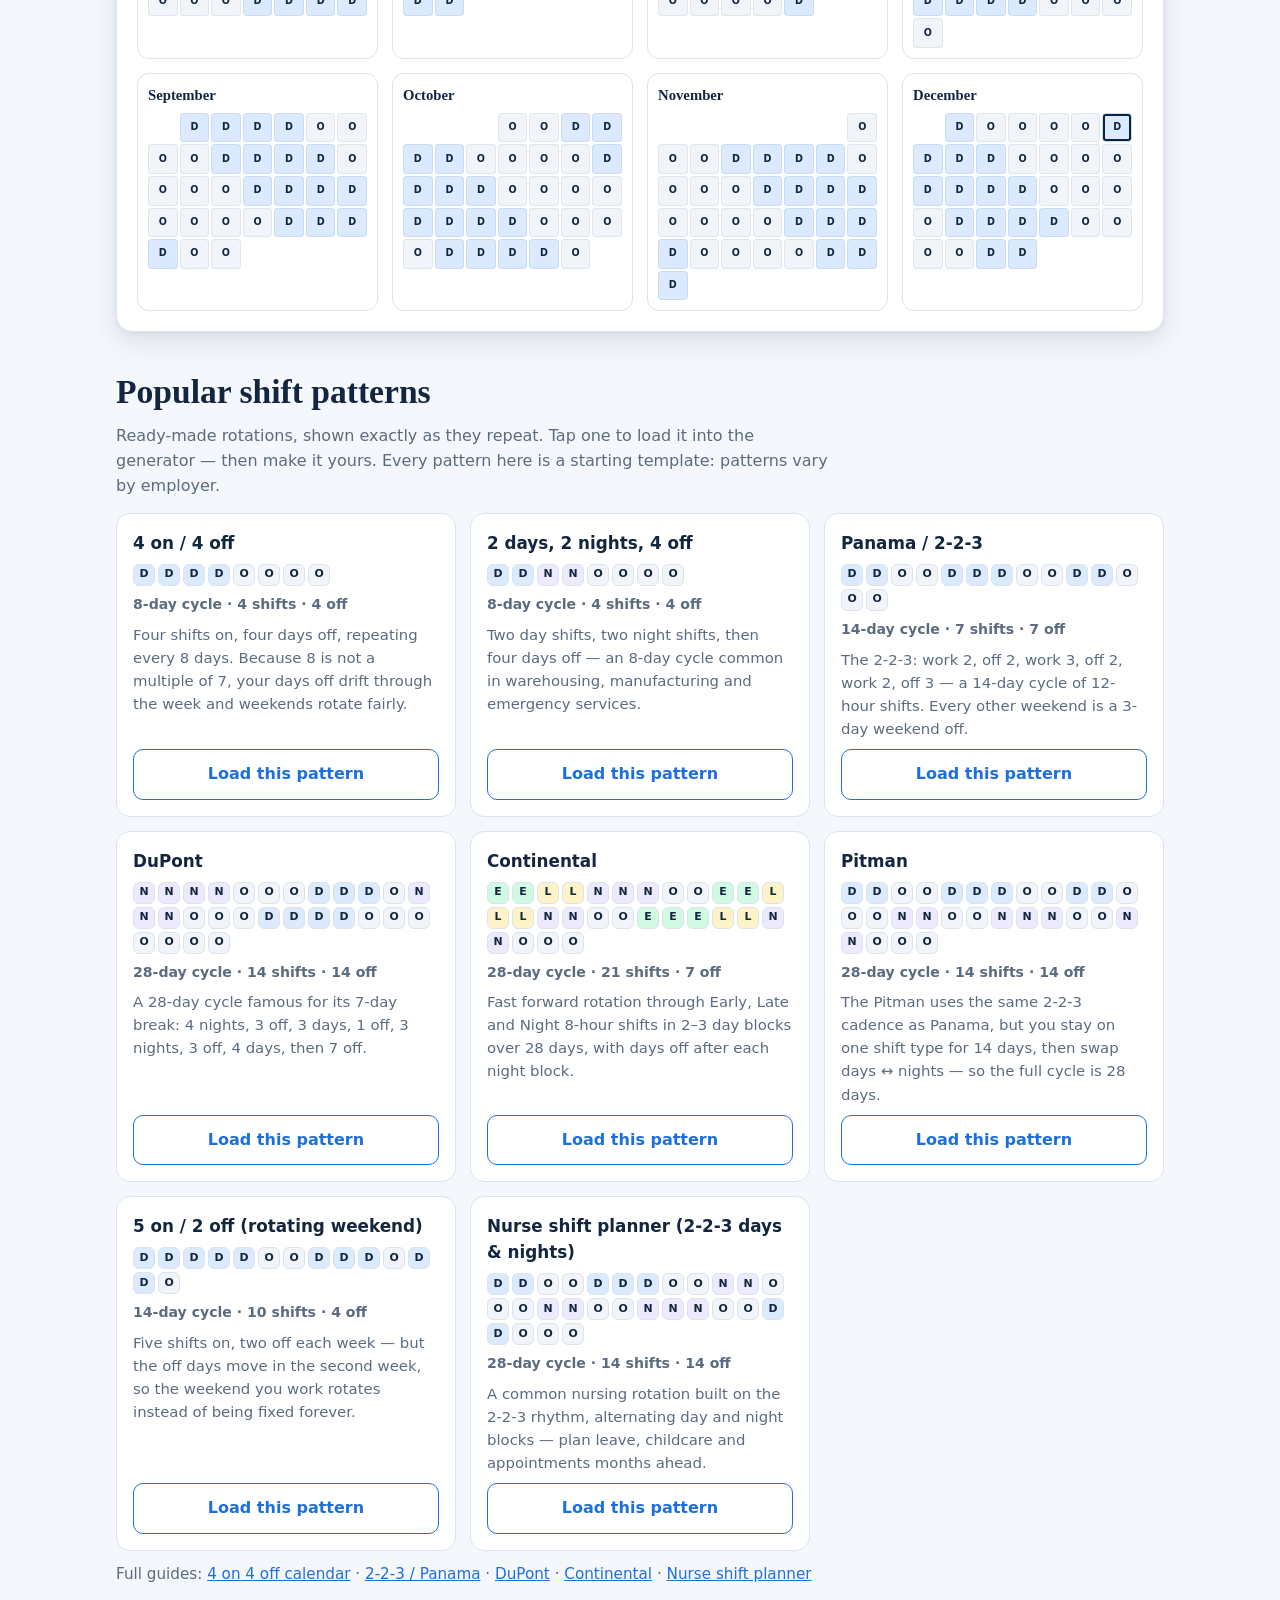
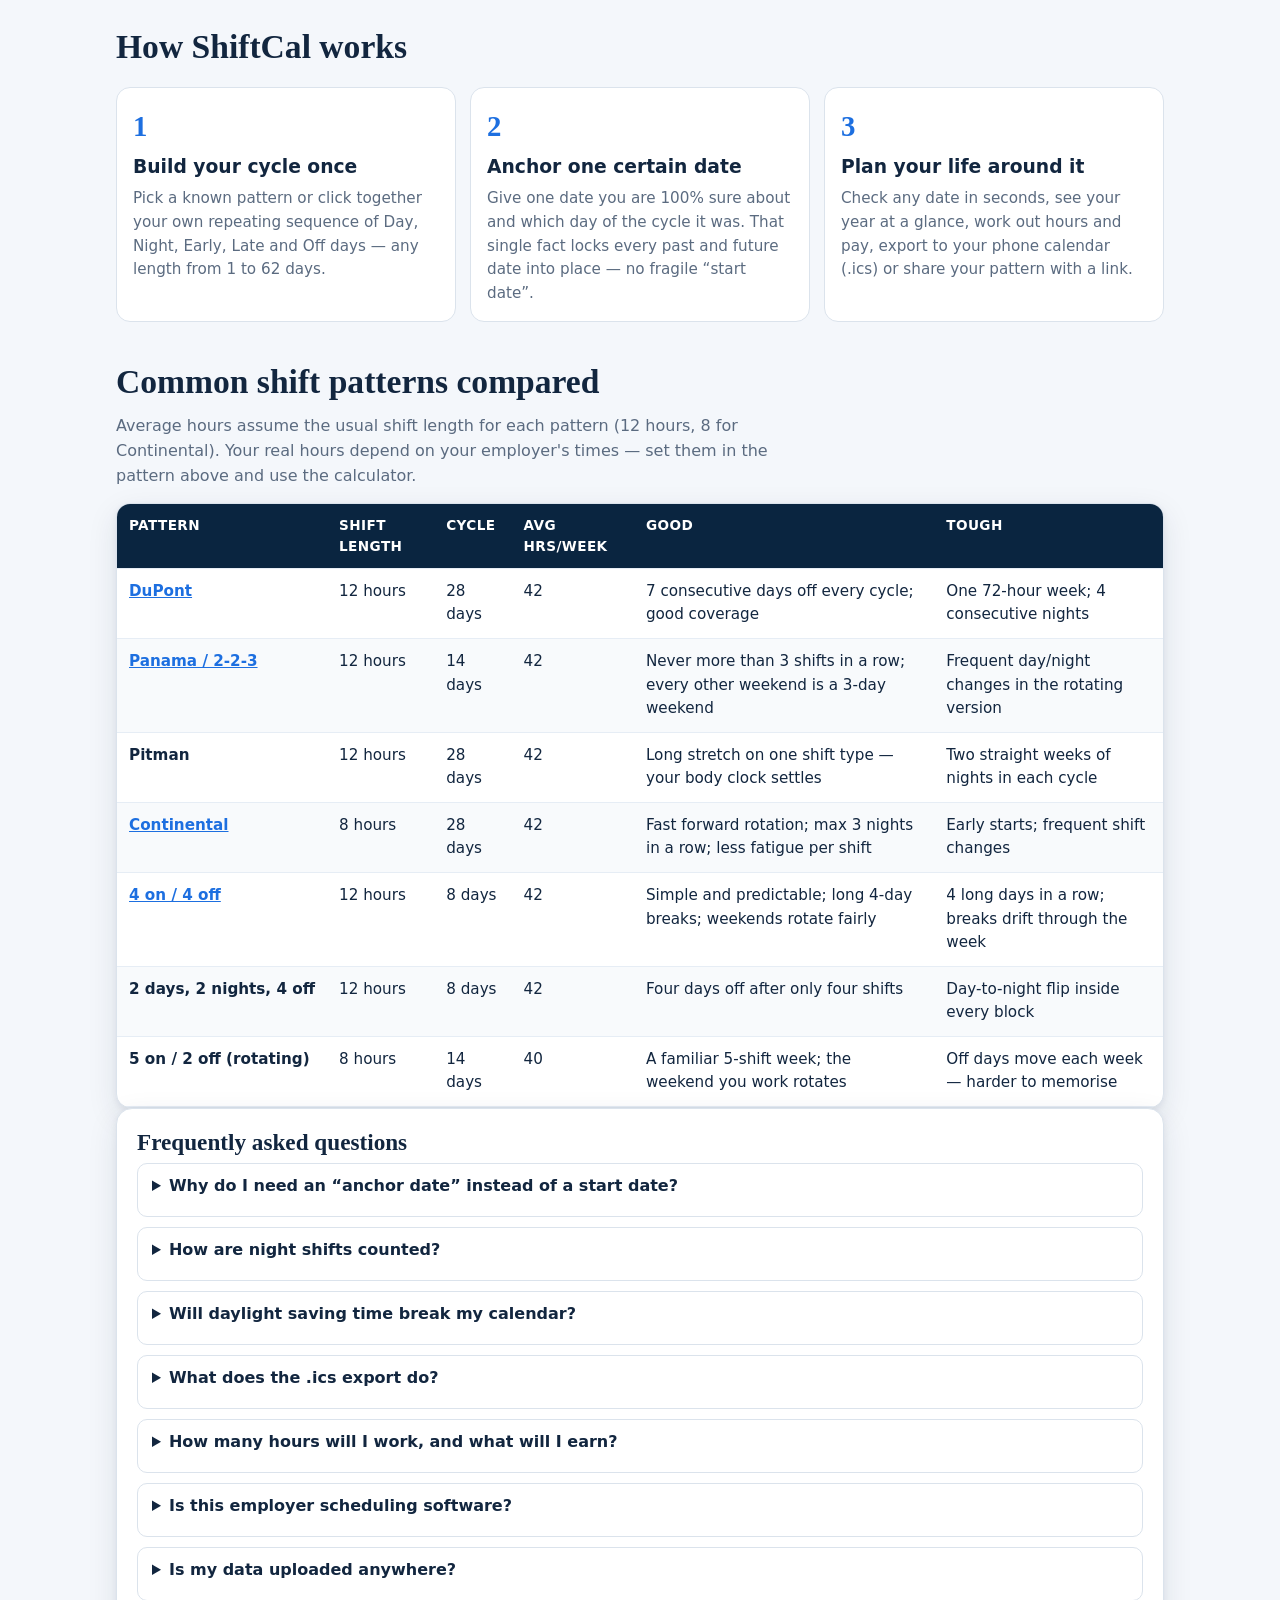
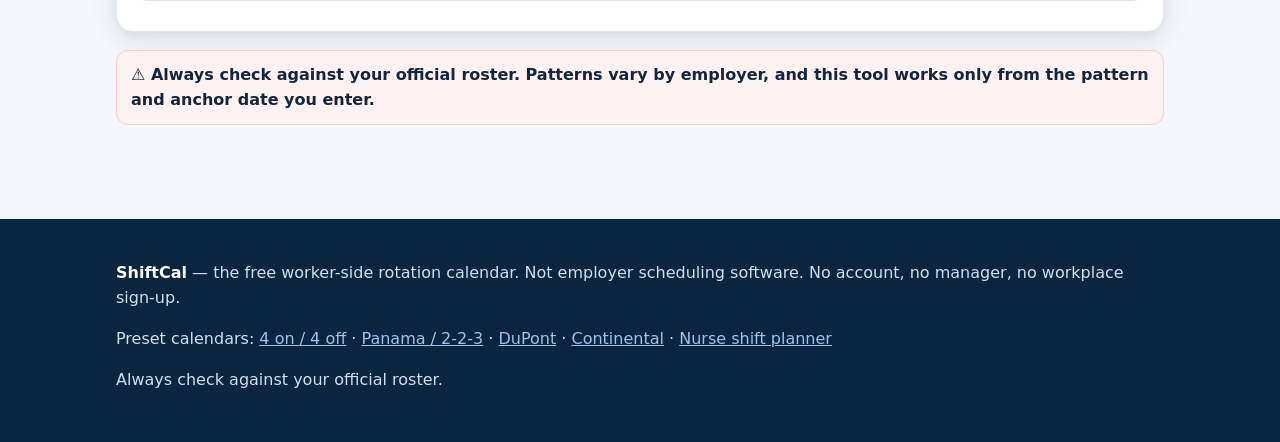
==== commit ec2af5f5: "Redesign v2: navy/amber brand, visual preset cards, year-at-a-glance, hours & pay calculator" ====
--- a/index.html
+++ b/index.html
@@ -4,35 +4,66 @@
 <meta charset="utf-8">
 <meta name="viewport" content="width=device-width, initial-scale=1">
 <title>Shift-Worker Rotation Calendar Generator — Am I Working That Day?</title>
-<meta name="description" content="Free rotation calendar for shift workers. Enter your repeating pattern once, anchored to a date you know for certain, and instantly see day shift, night shift or off for any future date. No account, no sign-up. Export to your calendar (.ics) or share a link.">
-<link rel="canonical" href="https://example.com/">
-<style>/* inlined fallback if CSS fails to load */ body{font-family:system-ui,sans-serif}</style>
+<meta name="description" content="Free rotation calendar for shift workers. Enter your repeating pattern once, anchored to a date you know for certain, and instantly see day shift, night shift or off for any future date. Hours & pay calculator, year-at-a-glance, .ics export. No account, no sign-up.">
+<link rel="canonical" href="https://shiftcal-eta.vercel.app/">
 <link rel="stylesheet" href="assets/styles.css">
 </head>
 <body>
 <a class="skip" href="#generator">Skip to the generator</a>
-<header class="site">
+
+<div class="topnav no-print">
   <div class="wrap">
-    <h1>Shift-Worker Rotation Calendar Generator</h1>
-    <p>For nurses, warehouse, retail, emergency services, manufacturing and hospitality workers — not employer scheduling software. Enter your repeating rotation once and answer, for any future date: <strong>am I working that day — day shift, night shift, or off?</strong> No account. No sign-up. Your answer in under 30 seconds.</p>
+    <a class="logo" href="index.html"><span class="logo-mark" aria-hidden="true">▦</span> ShiftCal</a>
+    <nav aria-label="Main">
+      <a href="#generator">Generator</a>
+      <a href="#patterns">Patterns</a>
+      <a href="#calculator">Hours &amp; pay</a>
+      <a href="#compare">Compare patterns</a>
+      <a href="#faq">FAQ</a>
+    </nav>
+    <span class="nav-badge">Free · No sign-up</span>
+  </div>
+</div>
+
+<header class="hero no-print">
+  <div class="wrap">
+    <h1>Am I working <em>that day?</em></h1>
+    <p class="lede">The free rotation calendar for shift workers — nurses, warehouse, retail, emergency services, manufacturing, hospitality. Enter your repeating pattern once, anchored to a date you know for certain, and instantly see <strong>day shift, night shift, or off</strong> for any date. Not employer scheduling software: no account, no manager, no workplace.</p>
+    <ul class="badges">
+      <li><strong>Free</strong> forever</li>
+      <li><strong>No</strong> sign-up</li>
+      <li><strong>.ics</strong> calendar export</li>
+      <li><strong>Works offline</strong> once loaded</li>
+      <li><strong>Answer in</strong> under 30 seconds</li>
+    </ul>
   </div>
 </header>
+
 <main id="generator">
+<div class="tool-stack">
 
   <section class="card controls" aria-labelledby="h-step1">
-    <h2 id="h-step1">1 · Start from a preset (optional)</h2>
-    <p class="hint">Presets are editable starting templates, never locked truth — patterns vary by employer. Picking one just fills in the sequence below; change any of it.</p>
+    <span class="step-tag">Step 1 · Pattern</span>
+    <h2 id="h-step1">Start from a pattern — or build your own</h2>
+    <p class="hint">Patterns are editable starting templates, never locked truth — they vary by employer. Picking one just fills in the sequence below; change any of it.</p>
     <label for="presetSelect">Preset pattern</label>
     <select id="presetSelect">
       <option value="">— Choose a preset —</option>
     </select>
     <p id="presetNote" class="hint" role="status"></p>
-    <p class="hint">Preset pages: <a href="4-on-4-off.html">4 on 4 off calendar</a> · <a href="panama-2-2-3.html">2-2-3 / Panama</a> · <a href="dupont.html">DuPont</a> · <a href="continental.html">Continental</a> · <a href="nurse-shift-planner.html">Nurse shift planner</a></p>
+    <div class="legend" aria-label="Shift type legend">
+      <span style="background:#dbeafe">D · Day</span>
+      <span style="background:#ede9fe">N · Night</span>
+      <span style="background:#d1fae5">E · Early</span>
+      <span style="background:#fef3c7">L · Late</span>
+      <span style="background:#f1f5f9">O · Off</span>
+    </div>
   </section>
 
   <section class="card controls" aria-labelledby="h-step2">
-    <h2 id="h-step2">2 · Your repeating pattern</h2>
-    <p class="hint">Build the sequence that repeats forever. Tap a day to edit its type, label, colour and times. Add, remove and reorder days — any length from 1 to 62 days works.</p>
+    <span class="step-tag">Step 2 · Your cycle</span>
+    <h2 id="h-step2">Your repeating pattern, day by day</h2>
+    <p class="hint">This is the sequence that repeats forever. Tap a day to edit its type, label, colour and times. Add, remove and reorder days — any length from 1 to 62 days works.</p>
     <ol id="patternList" class="pat-list"></ol>
     <p id="patternMeta" class="hint" role="status"></p>
     <div class="addrow" aria-label="Add a day to the pattern">
@@ -80,19 +111,13 @@
         <button type="button" class="btn ghost" id="cancelEdit">Cancel</button>
       </div>
     </div>
-    <div class="legend" aria-label="Shift type legend">
-      <span style="background:#dbeafe">D · Day</span>
-      <span style="background:#ede9fe">N · Night</span>
-      <span style="background:#d1fae5">E · Early</span>
-      <span style="background:#fef3c7">L · Late</span>
-      <span style="background:#f1f5f9">O · Off</span>
-    </div>
   </section>
 
   <section class="card controls" aria-labelledby="h-step3">
-    <h2 id="h-step3">3 · Anchor it to a date you know for certain</h2>
+    <span class="step-tag">Step 3 · Anchor</span>
+    <h2 id="h-step3">Anchor it to a date you know for certain</h2>
     <p class="anchor-words">Pick a date you are 100% sure about. On that date, I work / I am the shift below, and that is day N of my pattern.</p>
-    <p class="hint">Do <strong>not</strong> guess a “start date”. Use a date from a real roster — yesterday, today, any day you are certain of. Anchor date + position in the cycle + your repeating sequence define every date, past and future.</p>
+    <p class="hint">Do <strong>not</strong> guess a “start date”. Use a date from a real roster — yesterday, today, any day you are certain of. Anchor date + position in the cycle + your repeating sequence define every date, past and future. This is why ShiftCal never drifts: there is no start date to misremember.</p>
     <div class="row cols-2">
       <div>
         <label for="anchorDate">Anchor date (a date you are 100% sure about)</label>
@@ -108,22 +133,23 @@
   </section>
 
   <section class="card controls" aria-labelledby="h-lookup">
-    <h2 id="h-lookup">4 · Check a date</h2>
+    <span class="step-tag">Step 4 · Check</span>
+    <h2 id="h-lookup">Check any date</h2>
     <div class="row cols-2">
       <div>
         <label for="lookupDate">Am I working on…?</label>
         <input type="date" id="lookupDate">
       </div>
       <div style="align-self:end">
-        <button type="button" class="btn" id="lookupBtn" style="width:100%">Check this date</button>
+        <button type="button" class="btn amber" id="lookupBtn" style="width:100%">Check this date</button>
       </div>
     </div>
     <div id="lookupResult" aria-live="polite"></div>
   </section>
 
-  <section class="card controls" aria-labelledby="h-view">
-    <h2 id="h-view">5 · View, counts, export &amp; share</h2>
-    <div class="row cols-3">
+  <section class="card" aria-labelledby="h-cal">
+    <h2 id="h-cal">Your rotation calendar</h2>
+    <div class="row cols-3 no-print">
       <div>
         <label for="monthsBack">Months back</label>
         <select id="monthsBack"><option value="0">0</option><option value="1">1</option><option value="3">3</option><option value="6">6</option><option value="12">12</option></select>
@@ -137,40 +163,114 @@
         <select id="weekStart"><option value="mon">Monday</option><option value="sun">Sunday</option></select>
       </div>
     </div>
-    <p class="hint">Your timezone, detected for display and calendar export: <strong id="tzDisplay">—</strong>. Changing timezone never changes which shift falls on a calendar date. Shift times are shown as wall-clock times; on the spring-forward night a 12-hour night shift is really 11 hours, and on the fall-back night 13 hours — the date and pattern position do not move.</p>
-    <h3>Counts</h3>
-    <p id="countsRange" class="hint"></p>
-    <dl id="counts" class="counts"></dl>
-    <div class="btnrow">
+    <p class="hint no-print">Your timezone, detected for display and calendar export: <strong id="tzDisplay">—</strong>. Changing timezone never changes which shift falls on a calendar date. Shift times are wall-clock times; on the spring-forward night a 12-hour night shift is really 11 hours, and on the fall-back night 13 hours — the date and pattern position do not move.</p>
+    <div id="calendar"></div>
+    <h3 class="no-print">Counts for the months shown</h3>
+    <p id="countsRange" class="hint no-print"></p>
+    <dl id="counts" class="counts no-print"></dl>
+    <div class="btnrow no-print">
       <button type="button" class="btn" id="icsBtn">⬇ Export .ics (add to my calendar)</button>
       <button type="button" class="btn secondary" id="shareBtn">🔗 Copy share link</button>
       <button type="button" class="btn secondary" id="printBtn">🖨 Print view</button>
       <button type="button" class="btn ghost" id="resetBtn">Reset everything</button>
     </div>
-    <p id="icsMsg" class="hint" role="status"></p>
-    <p id="shareMsg" class="hint" role="status"></p>
-    <p class="hint">No account and no server: your pattern is stored only in this browser (localStorage key <code>shiftcal.v1</code>) and in the share link itself. The tool works fully offline once loaded.</p>
-  </section>
-
-  <section class="card" aria-labelledby="h-cal">
-    <h2 id="h-cal">Your rotation calendar</h2>
-    <div id="calendar"></div>
-  </section>
-
-  <section class="card no-print" aria-labelledby="h-faq">
-    <h2 id="h-faq">Questions</h2>
-    <details><summary>Why do I need an “anchor date” instead of a start date?</summary><p>A start date is easy to misremember. An anchor is a single date you are 100% sure about — for example, “on Tuesday 14th I definitely worked a Night, and that was day 3 of my pattern”. From that one certain fact, the repeating sequence fixes every other date, forwards and backwards, forever.</p></details>
-    <details><summary>How are night shifts counted?</summary><p>A night shift belongs to the date it starts on. If you start at 19:00 on Tuesday and finish at 07:00 on Wednesday, that is Tuesday’s shift in the calendar, the counts, the lookup and the .ics export.</p></details>
+    <p id="icsMsg" class="hint no-print" role="status"></p>
+    <p id="shareMsg" class="hint no-print" role="status"></p>
+    <p class="hint no-print">No account and no server: your pattern is stored only in this browser (localStorage key <code>shiftcal.v1</code>) and in the share link itself.</p>
+  </section>
+
+</div><!-- /tool-stack -->
+
+  <section id="calculator" class="card no-print" aria-labelledby="h-calc">
+    <div class="section-head" style="margin-top:0">
+      <h2 id="h-calc">Hours &amp; pay calculator</h2>
+      <p>Worked out from <em>your actual pattern</em> over the next 365 days — not from a guessed start date. Change the pattern or anchor above and these numbers follow.</p>
+    </div>
+    <div class="stat-grid">
+      <div class="stat"><div class="num" id="statAvgWeek">–</div><div class="lbl">Average hours per week</div></div>
+      <div class="stat"><div class="num" id="statYearHours">–</div><div class="lbl">Hours in the next 365 days</div></div>
+      <div class="stat"><div class="num" id="statWeekends">–</div><div class="lbl">Weekends with at least one shift</div></div>
+    </div>
+    <div class="row cols-2">
+      <div>
+        <label for="hoursPerShift">Hours per shift (used when a shift has no times set)</label>
+        <input type="number" id="hoursPerShift" min="0" max="24" step="0.25" value="12">
+      </div>
+      <div>
+        <label for="hourlyRate">Hourly rate (optional — for pay estimates)</label>
+        <input type="number" id="hourlyRate" min="0" step="0.01" placeholder="e.g. 15.50">
+      </div>
+    </div>
+    <div id="wageResults" aria-live="polite"></div>
+    <p class="hint">Shifts with start/end times use their real duration (a 19:00–07:00 night counts 12 hours). Pay figures are gross estimates before tax, overtime premiums and differentials.</p>
+  </section>
+
+  <section class="card no-print" aria-labelledby="h-year">
+    <div class="section-head" style="margin-top:0">
+      <h2 id="h-year">Year at a glance — <span id="yearLabel">this year</span></h2>
+      <p>Your whole year on one screen. Each square is one day: the letter is the shift, the ringed square is your anchor date.</p>
+    </div>
+    <div id="yearGlance" class="year-grid"></div>
+  </section>
+
+  <section id="patterns" class="no-print" aria-labelledby="h-patterns">
+    <div class="section-head">
+      <h2 id="h-patterns">Popular shift patterns</h2>
+      <p>Ready-made rotations, shown exactly as they repeat. Tap one to load it into the generator — then make it yours. Every pattern here is a starting template: patterns vary by employer.</p>
+    </div>
+    <div id="presetCards" class="preset-cards"></div>
+    <p class="hint" style="margin-top:12px">Full guides: <a href="4-on-4-off.html">4 on 4 off calendar</a> · <a href="panama-2-2-3.html">2-2-3 / Panama</a> · <a href="dupont.html">DuPont</a> · <a href="continental.html">Continental</a> · <a href="nurse-shift-planner.html">Nurse shift planner</a></p>
+  </section>
+
+  <section class="no-print" aria-labelledby="h-how">
+    <div class="section-head">
+      <h2 id="h-how">How ShiftCal works</h2>
+    </div>
+    <div class="steps">
+      <div class="step-card"><div class="n">1</div><h3>Build your cycle once</h3><p>Pick a known pattern or click together your own repeating sequence of Day, Night, Early, Late and Off days — any length from 1 to 62 days.</p></div>
+      <div class="step-card"><div class="n">2</div><h3>Anchor one certain date</h3><p>Give one date you are 100% sure about and which day of the cycle it was. That single fact locks every past and future date into place — no fragile “start date”.</p></div>
+      <div class="step-card"><div class="n">3</div><h3>Plan your life around it</h3><p>Check any date in seconds, see your year at a glance, work out hours and pay, export to your phone calendar (.ics) or share your pattern with a link.</p></div>
+    </div>
+  </section>
+
+  <section id="compare" class="no-print" aria-labelledby="h-compare">
+    <div class="section-head">
+      <h2 id="h-compare">Common shift patterns compared</h2>
+      <p>Average hours assume the usual shift length for each pattern (12 hours, 8 for Continental). Your real hours depend on your employer's times — set them in the pattern above and use the calculator.</p>
+    </div>
+    <div class="compare-wrap">
+      <table class="compare">
+        <thead><tr><th scope="col">Pattern</th><th scope="col">Shift length</th><th scope="col">Cycle</th><th scope="col">Avg hrs/week</th><th scope="col">Good</th><th scope="col">Tough</th></tr></thead>
+        <tbody>
+          <tr><td><a href="dupont.html">DuPont</a></td><td>12 hours</td><td>28 days</td><td>42</td><td>7 consecutive days off every cycle; good coverage</td><td>One 72-hour week; 4 consecutive nights</td></tr>
+          <tr><td><a href="panama-2-2-3.html">Panama / 2-2-3</a></td><td>12 hours</td><td>14 days</td><td>42</td><td>Never more than 3 shifts in a row; every other weekend is a 3-day weekend</td><td>Frequent day/night changes in the rotating version</td></tr>
+          <tr><td>Pitman</td><td>12 hours</td><td>28 days</td><td>42</td><td>Long stretch on one shift type — your body clock settles</td><td>Two straight weeks of nights in each cycle</td></tr>
+          <tr><td><a href="continental.html">Continental</a></td><td>8 hours</td><td>28 days</td><td>42</td><td>Fast forward rotation; max 3 nights in a row; less fatigue per shift</td><td>Early starts; frequent shift changes</td></tr>
+          <tr><td><a href="4-on-4-off.html">4 on / 4 off</a></td><td>12 hours</td><td>8 days</td><td>42</td><td>Simple and predictable; long 4-day breaks; weekends rotate fairly</td><td>4 long days in a row; breaks drift through the week</td></tr>
+          <tr><td>2 days, 2 nights, 4 off</td><td>12 hours</td><td>8 days</td><td>42</td><td>Four days off after only four shifts</td><td>Day-to-night flip inside every block</td></tr>
+          <tr><td>5 on / 2 off (rotating)</td><td>8 hours</td><td>14 days</td><td>40</td><td>A familiar 5-shift week; the weekend you work rotates</td><td>Off days move each week — harder to memorise</td></tr>
+        </tbody>
+      </table>
+    </div>
+  </section>
+
+  <section id="faq" class="card no-print" aria-labelledby="h-faq">
+    <h2 id="h-faq">Frequently asked questions</h2>
+    <details><summary>Why do I need an “anchor date” instead of a start date?</summary><p>A start date is easy to misremember — and every tool that relies on one silently drifts when you get it wrong. An anchor is a single date you are 100% sure about, for example “on Tuesday 14th I definitely worked a Night, and that was day 3 of my pattern”. From that one certain fact, the repeating sequence fixes every other date, forwards and backwards, forever.</p></details>
+    <details><summary>How are night shifts counted?</summary><p>A night shift belongs to the date it starts on. If you start at 19:00 on Tuesday and finish at 07:00 on Wednesday, that is Tuesday's shift in the calendar, the counts, the lookup and the .ics export.</p></details>
     <details><summary>Will daylight saving time break my calendar?</summary><p>No. Dates here are calculated as calendar days, not as 24-hour chunks of time, so the 23-hour spring day and the 25-hour autumn day cannot skip or double a date. Your shift <em>times</em> stay as wall-clock times; only the real length of that one night changes (11h in spring, 13h in autumn).</p></details>
     <details><summary>What does the .ics export do?</summary><p>It creates one calendar event per working shift for the months shown, with the correct timezone so events land at the right wall-clock time across daylight-saving changes. Import it into Google Calendar, Apple Calendar or Outlook. Days off are not exported.</p></details>
+    <details><summary>How many hours will I work, and what will I earn?</summary><p>Use the Hours &amp; pay calculator above — it counts your actual shifts over the next 365 days from your own pattern and anchor, including how many weekends you'll work at least one day of.</p></details>
+    <details><summary>Is this employer scheduling software?</summary><p>No. ShiftCal is for workers only: your pattern, your browser, no manager, no workplace data, no account. Always check against your official roster.</p></details>
     <details><summary>Is my data uploaded anywhere?</summary><p>No. There is no server and no account. Your pattern lives in your browser and in any share link you choose to copy.</p></details>
   </section>
 
   <p class="disclaimer" role="note">⚠ Always check against your official roster. Patterns vary by employer, and this tool works only from the pattern and anchor date you enter.</p>
 </main>
-<footer class="site">
+
+<footer class="site no-print">
   <div class="wrap">
-    <p><strong>ShiftCal</strong> — a free worker-side rotation calendar. Not employer scheduling software. No account, no manager, no workplace sign-up.</p>
+    <p><strong>ShiftCal</strong> — the free worker-side rotation calendar. Not employer scheduling software. No account, no manager, no workplace sign-up.</p>
     <p>Preset calendars: <a href="4-on-4-off.html">4 on / 4 off</a> · <a href="panama-2-2-3.html">Panama / 2-2-3</a> · <a href="dupont.html">DuPont</a> · <a href="continental.html">Continental</a> · <a href="nurse-shift-planner.html">Nurse shift planner</a></p>
     <p>Always check against your official roster.</p>
   </div>
--- a/assets/styles.css
+++ b/assets/styles.css
@@ -1,40 +1,82 @@
+/* ShiftCal design system v2 — navy/amber brand, editorial serif display type,
+   card layout, visual cycle squares. Mobile-first, accessible, print-clean. */
 :root{
-  --ink:#0f172a; --muted:#475569; --line:#cbd5e1; --panel:#ffffff; --page:#f8fafc;
-  --accent:#2563eb; --radius:14px;
+  --navy:#0a2540; --navy-2:#0e3a5f; --ink:#12263f; --muted:#5b6b80; --line:#dbe3ec;
+  --paper:#f4f7fb; --panel:#ffffff; --amber:#f5b921; --amber-ink:#231a02;
+  --accent:#1d6fe0; --accent-dark:#155bb8; --radius:16px;
+  --shadow:0 10px 30px rgba(10,37,64,.10), 0 2px 6px rgba(10,37,64,.06);
+  --serif:"Iowan Old Style","Palatino Linotype",Palatino,Georgia,"Times New Roman",serif;
 }
 *{box-sizing:border-box}
-html{-webkit-text-size-adjust:100%}
-body{margin:0;font-family:system-ui,-apple-system,"Segoe UI",Roboto,Helvetica,Arial,sans-serif;background:var(--page);color:var(--ink);line-height:1.5}
+html{-webkit-text-size-adjust:100%;scroll-behavior:smooth}
+body{margin:0;font-family:system-ui,-apple-system,"Segoe UI",Roboto,Helvetica,Arial,sans-serif;background:var(--paper);color:var(--ink);line-height:1.55}
 a{color:var(--accent)}
-:focus-visible{outline:3px solid var(--accent);outline-offset:2px;border-radius:6px}
-.skip{position:absolute;left:-9999px}.skip:focus{left:8px;top:8px;background:#fff;padding:8px 12px;z-index:50}
-header.site{background:#0f172a;color:#fff;padding:28px 16px 20px}
-header.site .wrap,main,footer.site .wrap{max-width:1060px;margin:0 auto;padding:0 16px}
-header.site h1{margin:0 0 6px;font-size:clamp(1.6rem,4.5vw,2.4rem);line-height:1.15}
-header.site p{margin:0;color:#cbd5e1;max-width:65ch}
-main{padding:20px 16px 40px}
-.card{background:var(--panel);border:1px solid var(--line);border-radius:var(--radius);padding:18px;margin:0 0 18px}
-.card h2{margin:0 0 8px;font-size:1.2rem}
+:focus-visible{outline:3px solid var(--amber);outline-offset:2px;border-radius:6px}
+.skip{position:absolute;left:-9999px}.skip:focus{left:8px;top:8px;background:#fff;padding:8px 12px;z-index:60;border-radius:8px}
+.wrap{max-width:1080px;margin:0 auto;padding:0 16px}
+
+/* ---------- top nav ---------- */
+.topnav{position:sticky;top:0;z-index:40;background:var(--navy);color:#fff;box-shadow:0 2px 10px rgba(10,37,64,.25)}
+.topnav .wrap{display:flex;align-items:center;gap:18px;min-height:58px}
+.logo{display:flex;align-items:center;gap:10px;color:#fff;text-decoration:none;font-weight:800;font-size:1.15rem;letter-spacing:.01em}
+.logo-mark{display:inline-flex;align-items:center;justify-content:center;width:32px;height:32px;border-radius:8px;background:var(--amber);color:var(--amber-ink);font-size:1rem;font-weight:900}
+.topnav nav{margin-left:auto;display:flex;gap:4px;flex-wrap:wrap}
+.topnav nav a{color:#dbe7f5;text-decoration:none;font-weight:600;font-size:.95rem;padding:8px 10px;border-radius:8px}
+.topnav nav a:hover{background:rgba(255,255,255,.12);color:#fff}
+.nav-badge{background:var(--amber);color:var(--amber-ink);font-weight:800;font-size:.8rem;border-radius:999px;padding:4px 10px;white-space:nowrap}
+@media(max-width:560px){.topnav nav{display:none}}
+
+/* ---------- hero ---------- */
+.hero{background:linear-gradient(160deg,var(--navy) 0%,var(--navy-2) 70%,#12507f 100%);color:#fff;padding:44px 0 84px}
+.hero h1{font-family:var(--serif);font-weight:700;font-size:clamp(2.1rem,6vw,3.4rem);line-height:1.08;margin:0 0 14px;max-width:16ch}
+.hero h1 em{font-style:italic;color:var(--amber)}
+.hero p.lede{font-size:clamp(1rem,2.6vw,1.2rem);color:#cfe0f2;max-width:62ch;margin:0 0 20px}
+.badges{display:flex;flex-wrap:wrap;gap:8px;margin:0;padding:0;list-style:none}
+.badges li{border:1px solid rgba(255,255,255,.35);color:#eaf2fb;border-radius:999px;padding:5px 12px;font-size:.88rem;font-weight:600}
+.badges li strong{color:var(--amber)}
+header.site{background:linear-gradient(160deg,var(--navy),var(--navy-2));color:#fff;padding:34px 16px 26px}
+header.site .wrap{max-width:1080px;margin:0 auto}
+header.site h1{font-family:var(--serif);font-size:clamp(1.7rem,4.6vw,2.5rem);line-height:1.15;margin:0 0 8px}
+header.site p{color:#cfe0f2;max-width:65ch}
+
+/* ---------- layout & cards ---------- */
+main{max-width:1080px;margin:0 auto;padding:0 16px 44px}
+.tool-stack{margin-top:-56px;position:relative;z-index:2}
+.card{background:var(--panel);border:1px solid var(--line);border-radius:var(--radius);padding:20px;margin:0 0 18px;box-shadow:var(--shadow)}
+.card.plain{box-shadow:none}
+.card h2{font-family:var(--serif);font-size:1.45rem;margin:0 0 6px;line-height:1.2}
 .card h3{margin:0 0 10px}
+.step-tag{display:inline-block;background:var(--amber);color:var(--amber-ink);font-weight:800;font-size:.78rem;letter-spacing:.05em;text-transform:uppercase;border-radius:6px;padding:2px 8px;margin-bottom:8px}
 .hint{color:var(--muted);font-size:.95rem}
-.anchor-words{font-size:1.05rem;background:#eff6ff;border:1px solid #bfdbfe;border-radius:10px;padding:12px 14px}
+.section-head{margin:34px 0 14px}
+.section-head h2{font-family:var(--serif);font-size:clamp(1.6rem,4vw,2.1rem);margin:0 0 6px}
+.section-head p{color:var(--muted);max-width:70ch;margin:0}
+
+/* ---------- forms & buttons ---------- */
 label{display:block;font-weight:600;margin:12px 0 4px}
 input,select,button{font:inherit}
-input[type="date"],input[type="text"],input[type="time"],select{width:100%;min-height:48px;padding:10px 12px;border:1px solid var(--line);border-radius:10px;background:#fff;color:var(--ink)}
+input[type="date"],input[type="text"],input[type="time"],input[type="number"],select{width:100%;min-height:48px;padding:10px 12px;border:1px solid var(--line);border-radius:10px;background:#fff;color:var(--ink)}
 input[type="color"]{width:64px;height:48px;padding:4px;border:1px solid var(--line);border-radius:10px;background:#fff}
 .row{display:grid;gap:12px}
 @media(min-width:720px){.row.cols-2{grid-template-columns:1fr 1fr}.row.cols-3{grid-template-columns:1fr 1fr 1fr}}
 .btn{display:inline-flex;align-items:center;justify-content:center;gap:8px;min-height:48px;padding:12px 18px;border-radius:10px;border:1px solid var(--accent);background:var(--accent);color:#fff;font-weight:700;cursor:pointer;text-decoration:none}
+.btn:hover{background:var(--accent-dark)}
+.btn.amber{background:var(--amber);border-color:var(--amber);color:var(--amber-ink)}
+.btn.amber:hover{background:#e0a60f}
 .btn.secondary{background:#fff;color:var(--accent)}
+.btn.secondary:hover{background:#eef4fd}
 .btn.ghost{background:#fff;color:var(--ink);border-color:var(--line)}
 .btn:active{transform:translateY(1px)}
 .btnrow{display:flex;flex-wrap:wrap;gap:10px;margin-top:14px}
-.pat-list{list-style:none;margin:10px 0;padding:0;display:grid;gap:8px}
+
+/* ---------- pattern builder (visual cycle) ---------- */
+.anchor-words{font-size:1.05rem;background:#fff8e1;border:1px solid #f3d47a;border-radius:10px;padding:12px 14px}
+.pat-list{list-style:none;margin:12px 0;padding:0;display:grid;gap:8px}
 @media(min-width:720px){.pat-list{grid-template-columns:1fr 1fr}}
 .pat-item{display:flex;gap:8px;align-items:stretch}
-.chip{flex:1;display:flex;align-items:center;gap:10px;min-height:52px;text-align:left;border:2px solid;border-radius:10px;padding:8px 10px;cursor:pointer;font-weight:600}
+.chip{flex:1;display:flex;align-items:center;gap:10px;min-height:56px;text-align:left;border:2px solid;border-radius:12px;padding:8px 10px;cursor:pointer;font-weight:600;background:#fff}
 .chip-num{color:var(--muted);font-size:.85rem;min-width:1.4em}
-.chip-code{color:#fff;font-weight:800;border-radius:6px;padding:2px 8px;font-size:.85rem}
+.chip-code{color:#fff;font-weight:800;border-radius:7px;padding:4px 9px;font-size:.9rem}
 .chip-time{margin-left:auto;color:var(--muted);font-size:.85rem;font-weight:500}
 .pat-ctrls{display:flex;flex-direction:column;gap:4px}
 .mini-btn{min-width:40px;min-height:16px;flex:1;border:1px solid var(--line);background:#fff;border-radius:8px;cursor:pointer;font-size:.8rem;line-height:1;padding:2px 6px}
@@ -42,39 +84,100 @@
 .addrow{display:flex;flex-wrap:wrap;gap:8px;margin-top:10px}
 .addrow .btn{min-height:44px;padding:8px 14px}
 .editor{border:1px dashed var(--accent);border-radius:10px;padding:14px;margin-top:14px;background:#f0f7ff}
+.legend{display:flex;flex-wrap:wrap;gap:8px;margin-top:12px}
+.legend span{border:1px solid var(--line);border-radius:999px;padding:3px 10px;font-size:.85rem;font-weight:600}
+
+/* ---------- preset cards ---------- */
+.preset-cards{display:grid;gap:14px}
+@media(min-width:640px){.preset-cards{grid-template-columns:1fr 1fr}}
+@media(min-width:960px){.preset-cards{grid-template-columns:1fr 1fr 1fr}}
+.preset-card{border:1px solid var(--line);border-radius:14px;padding:16px;background:#fff;display:flex;flex-direction:column;gap:8px}
+.preset-card h3{margin:0;font-size:1.05rem}
+.preset-card .meta{color:var(--muted);font-size:.88rem;font-weight:600}
+.preset-card p{margin:0;color:var(--muted);font-size:.93rem;flex:1}
+.mini-seq{display:flex;flex-wrap:wrap;gap:3px}
+.mini-cell{display:inline-flex;align-items:center;justify-content:center;width:22px;height:22px;border-radius:6px;font-size:.68rem;font-weight:800;border:1px solid var(--line);color:var(--ink)}
+.preset-card .btn{min-height:44px}
+
+/* ---------- calendar ---------- */
 .grid{display:grid;grid-template-columns:repeat(7,1fr);gap:4px}
 .grid-head{font-size:.75rem;font-weight:700;color:var(--muted);text-align:center;padding:4px 0}
-.cell{min-height:64px;border:1px solid var(--line);border-radius:8px;padding:5px 6px;display:flex;flex-direction:column;gap:1px;font-size:.8rem}
+.cell{min-height:66px;border:1px solid var(--line);border-radius:9px;padding:5px 6px;display:flex;flex-direction:column;gap:1px;font-size:.8rem}
 .cell.blank{background:transparent;border:none}
 .cell-day{font-weight:800;font-size:.95rem}
 .cell-code{align-self:flex-start;color:#fff;font-weight:800;border-radius:5px;padding:0 6px;font-size:.72rem;line-height:1.5}
 .cell-label{font-weight:600}
-.cell.is-anchor{box-shadow:0 0 0 3px var(--ink) inset}
+.cell.is-anchor{box-shadow:0 0 0 3px var(--navy) inset}
 .cell-anchor-tag{font-size:.65rem;font-weight:800;text-transform:uppercase;letter-spacing:.04em;color:var(--muted)}
 .month{margin:0 0 22px}
-.month h3{font-size:1.05rem}
+.month h3{font-size:1.05rem;font-family:var(--serif)}
+
+/* ---------- year at a glance ---------- */
+.year-grid{display:grid;gap:14px}
+@media(min-width:640px){.year-grid{grid-template-columns:repeat(2,1fr)}}
+@media(min-width:960px){.year-grid{grid-template-columns:repeat(3,1fr)}}
+@media(min-width:1200px){.year-grid{grid-template-columns:repeat(4,1fr)}}
+.ym-month{border:1px solid var(--line);border-radius:12px;padding:10px}
+.ym-month h4{margin:0 0 6px;font-size:.92rem;font-family:var(--serif)}
+.ym-grid{display:grid;grid-template-columns:repeat(7,1fr);gap:2px}
+.ym-cell{aspect-ratio:1;display:flex;align-items:center;justify-content:center;font-size:.6rem;font-weight:800;border-radius:4px;border:1px solid rgba(18,38,63,.08)}
+.ym-cell.blank{background:transparent;border:none}
+.ym-cell.is-anchor{box-shadow:0 0 0 2px var(--navy) inset}
+
+/* ---------- counts / stats / calculator ---------- */
 .counts{display:grid;gap:0}
-.count-row{display:flex;justify-content:space-between;border-bottom:1px solid #e2e8f0;padding:7px 0}
+.count-row{display:flex;justify-content:space-between;border-bottom:1px solid #e6edf5;padding:7px 0}
 .count-row dt{color:var(--muted)}.count-row dd{margin:0;font-weight:800}
-.lookup-big{border:2px solid;border-radius:10px;padding:12px 14px;font-size:1.1rem}
+.stat-grid{display:grid;gap:12px;margin:14px 0}
+@media(min-width:640px){.stat-grid{grid-template-columns:repeat(3,1fr)}}
+.stat{border:1px solid var(--line);border-radius:12px;padding:14px;background:#fbfdff}
+.stat .num{font-family:var(--serif);font-size:1.9rem;font-weight:700;line-height:1.1}
+.stat .lbl{color:var(--muted);font-size:.9rem;font-weight:600}
+.pay-table{width:100%;border-collapse:collapse;margin-top:8px}
+.pay-table th,.pay-table td{padding:8px 6px;border-bottom:1px solid #e6edf5;text-align:right}
+.pay-table th:first-child,.pay-table td:first-child{text-align:left}
+.pay-table th{color:var(--muted);font-size:.85rem;text-transform:uppercase;letter-spacing:.03em}
+
+/* ---------- lookup ---------- */
+.lookup-big{border:2px solid;border-radius:12px;padding:12px 14px;font-size:1.1rem}
 .lookup-week{display:grid;grid-template-columns:repeat(7,1fr);gap:6px;margin-top:12px}
 .lw-day{border:1px solid var(--line);border-radius:8px;padding:6px 4px;text-align:center;font-size:.75rem;display:flex;flex-direction:column;gap:2px}
-.lw-day.is-focus{box-shadow:0 0 0 3px var(--ink) inset}
+.lw-day.is-focus{box-shadow:0 0 0 3px var(--navy) inset}
 .note{background:#fffbeb;border:1px solid #fde68a;border-radius:10px;padding:10px 12px}
-.disclaimer{background:#fef2f2;border:1px solid #fecaca;border-radius:10px;padding:12px 14px;font-weight:700}
-.legend{display:flex;flex-wrap:wrap;gap:8px;margin-top:8px}
-.legend span{border:1px solid var(--line);border-radius:999px;padding:3px 10px;font-size:.85rem;font-weight:600}
-footer.site{background:#0f172a;color:#cbd5e1;padding:22px 0 30px;margin-top:10px}
-footer.site a{color:#93c5fd}
+.disclaimer{background:#fef2f2;border:1px solid #fecaca;border-radius:12px;padding:12px 14px;font-weight:700}
+
+/* ---------- comparison table & content ---------- */
+.compare-wrap{overflow-x:auto;border:1px solid var(--line);border-radius:14px;background:#fff;box-shadow:var(--shadow)}
+table.compare{border-collapse:collapse;width:100%;min-width:640px}
+table.compare th,table.compare td{padding:11px 12px;border-bottom:1px solid #e6edf5;text-align:left;vertical-align:top;font-size:.95rem}
+table.compare thead th{background:var(--navy);color:#fff;font-size:.85rem;text-transform:uppercase;letter-spacing:.03em}
+table.compare tbody tr:nth-child(even){background:#f8fafc}
+table.compare td:first-child{font-weight:800;white-space:nowrap}
+.steps{display:grid;gap:14px}
+@media(min-width:720px){.steps{grid-template-columns:repeat(3,1fr)}}
+.step-card{border:1px solid var(--line);border-radius:14px;padding:16px;background:#fff}
+.step-card .n{font-family:var(--serif);font-size:1.8rem;color:var(--accent);font-weight:700}
+.step-card h3{margin:4px 0 6px}
+.step-card p{margin:0;color:var(--muted);font-size:.95rem}
 details{border:1px solid var(--line);border-radius:10px;padding:10px 14px;margin:0 0 10px;background:#fff}
 summary{font-weight:700;cursor:pointer;min-height:32px}
 .seq-visual{display:flex;flex-wrap:wrap;gap:4px;margin:10px 0}
 .seq-visual span{border-radius:6px;padding:4px 8px;font-size:.8rem;font-weight:700;border:1px solid var(--line)}
+
+/* ---------- footer ---------- */
+footer.site{background:var(--navy);color:#cfe0f2;padding:26px 0 34px;margin-top:34px}
+footer.site .wrap{max-width:1080px;margin:0 auto;padding:0 16px}
+footer.site a{color:#9ec2ee}
+footer.site strong{color:#fff}
+
+/* ---------- print ---------- */
 @media print{
-  header.site,footer.site,.no-print,.card.controls,.pat-ctrls,.addrow,.btnrow{display:none !important}
+  .topnav,.hero,footer.site,.no-print,.card.controls,.pat-ctrls,.addrow,.btnrow{display:none !important}
   body{background:#fff}
-  main{padding:0}
-  .card{border:none;padding:0}
+  main{padding:0;max-width:none}
+  .tool-stack{margin-top:0}
+  .card{border:none;padding:0;box-shadow:none}
   .cell{min-height:52px;-webkit-print-color-adjust:exact;print-color-adjust:exact}
+  .mini-cell,.ym-cell,.chip-code,.cell-code{-webkit-print-color-adjust:exact;print-color-adjust:exact}
   .month{break-inside:avoid}
 }
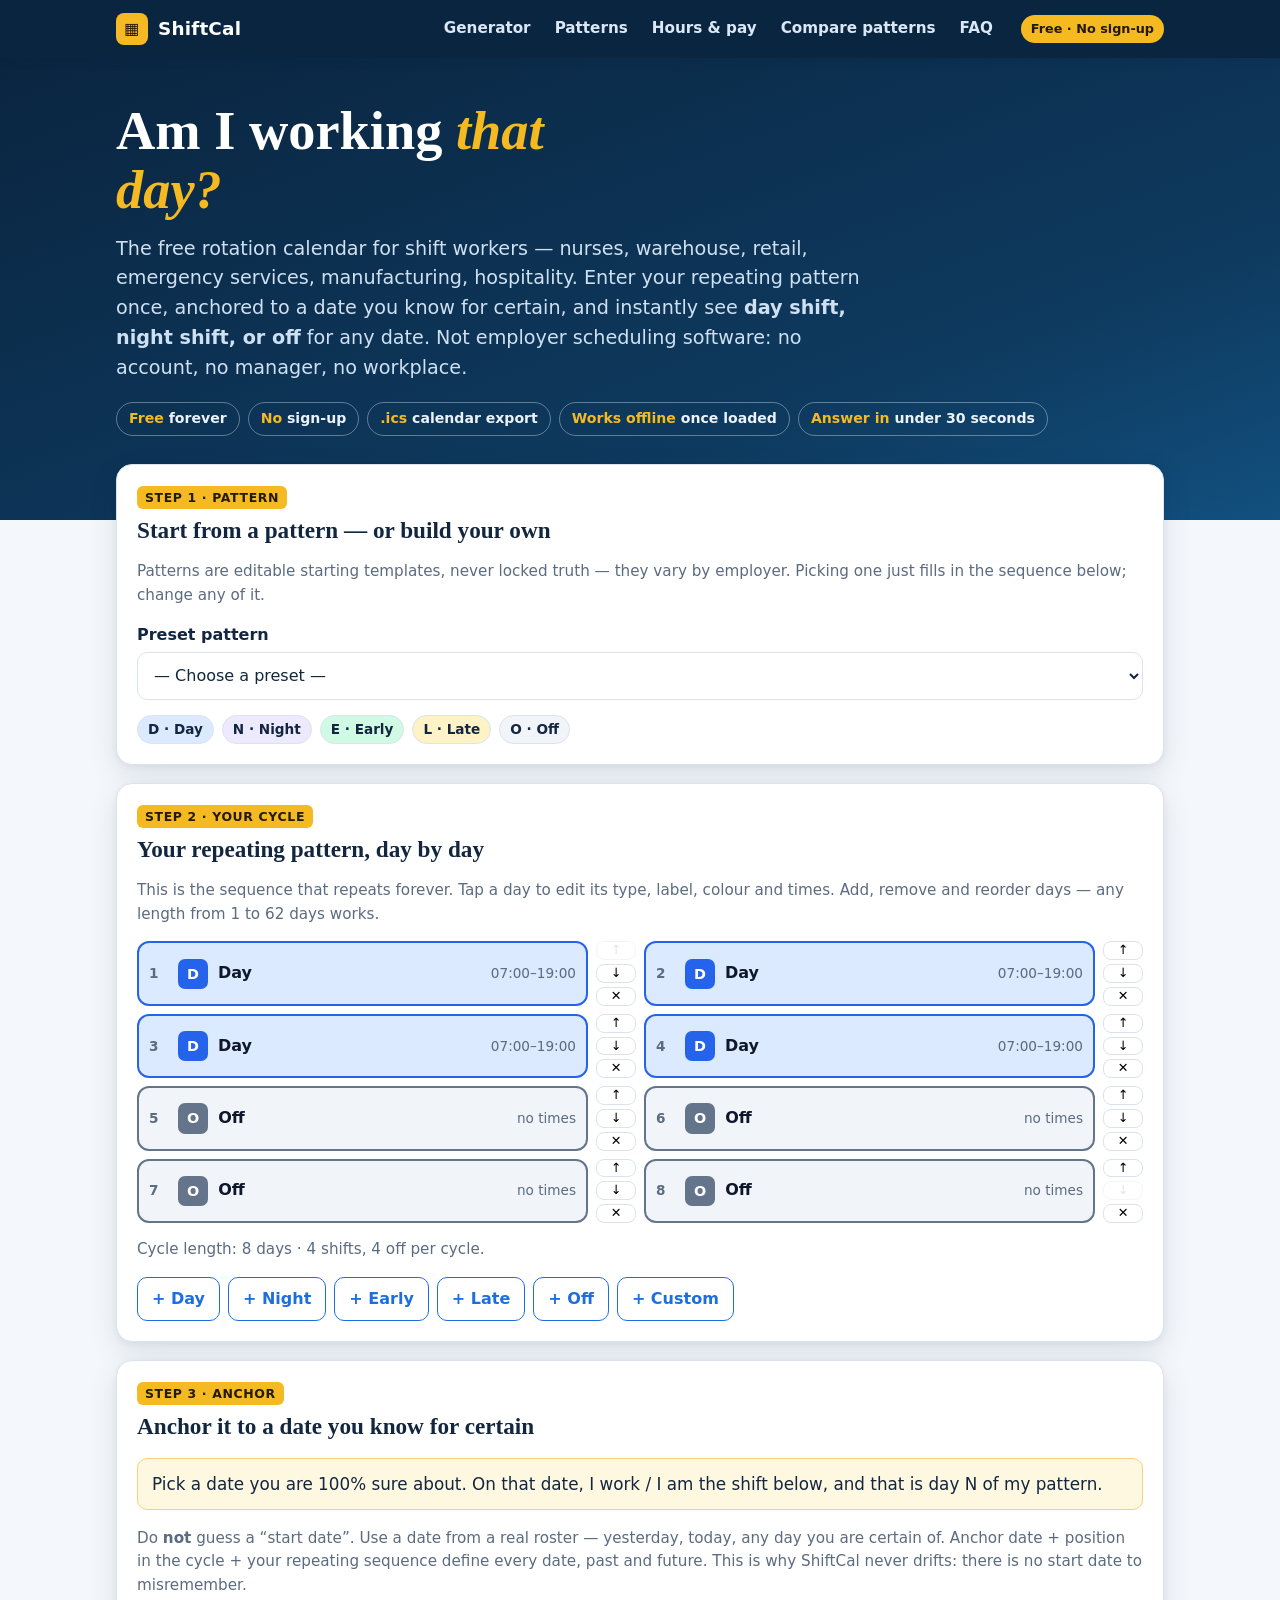
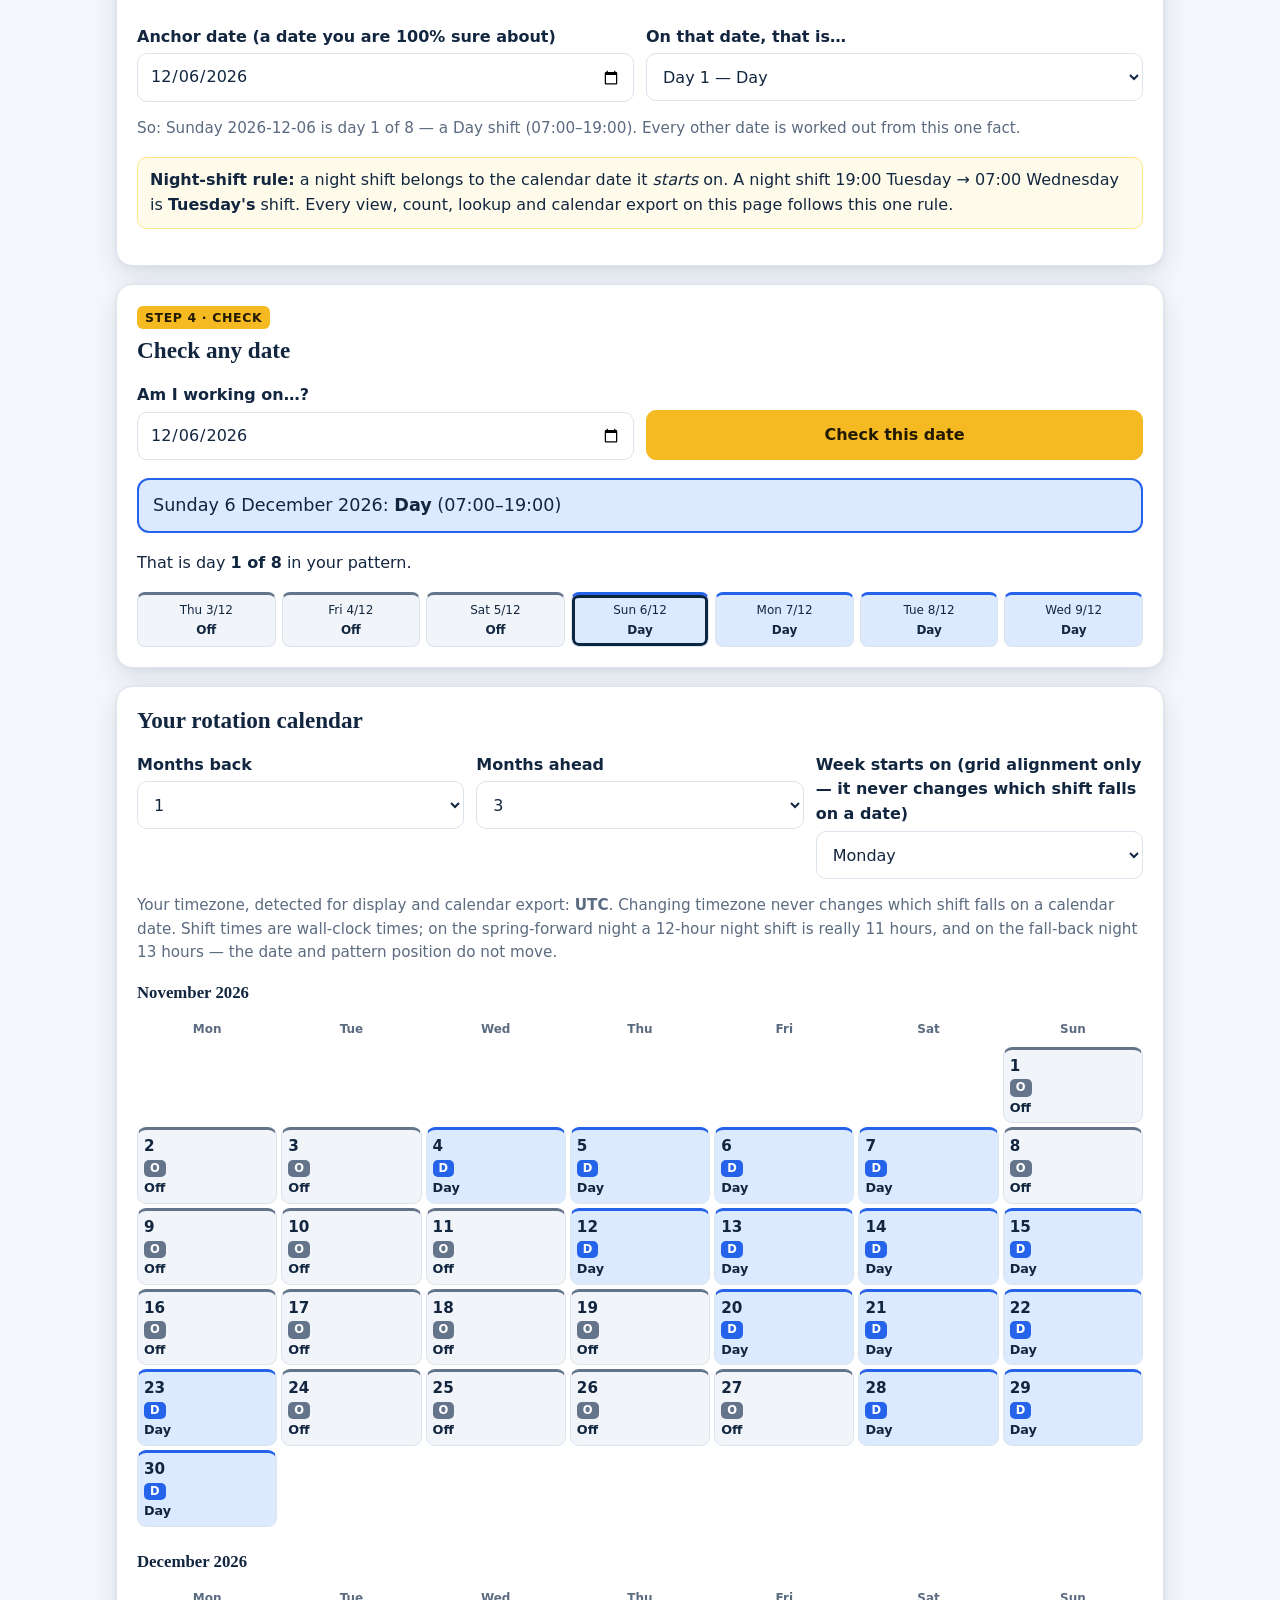
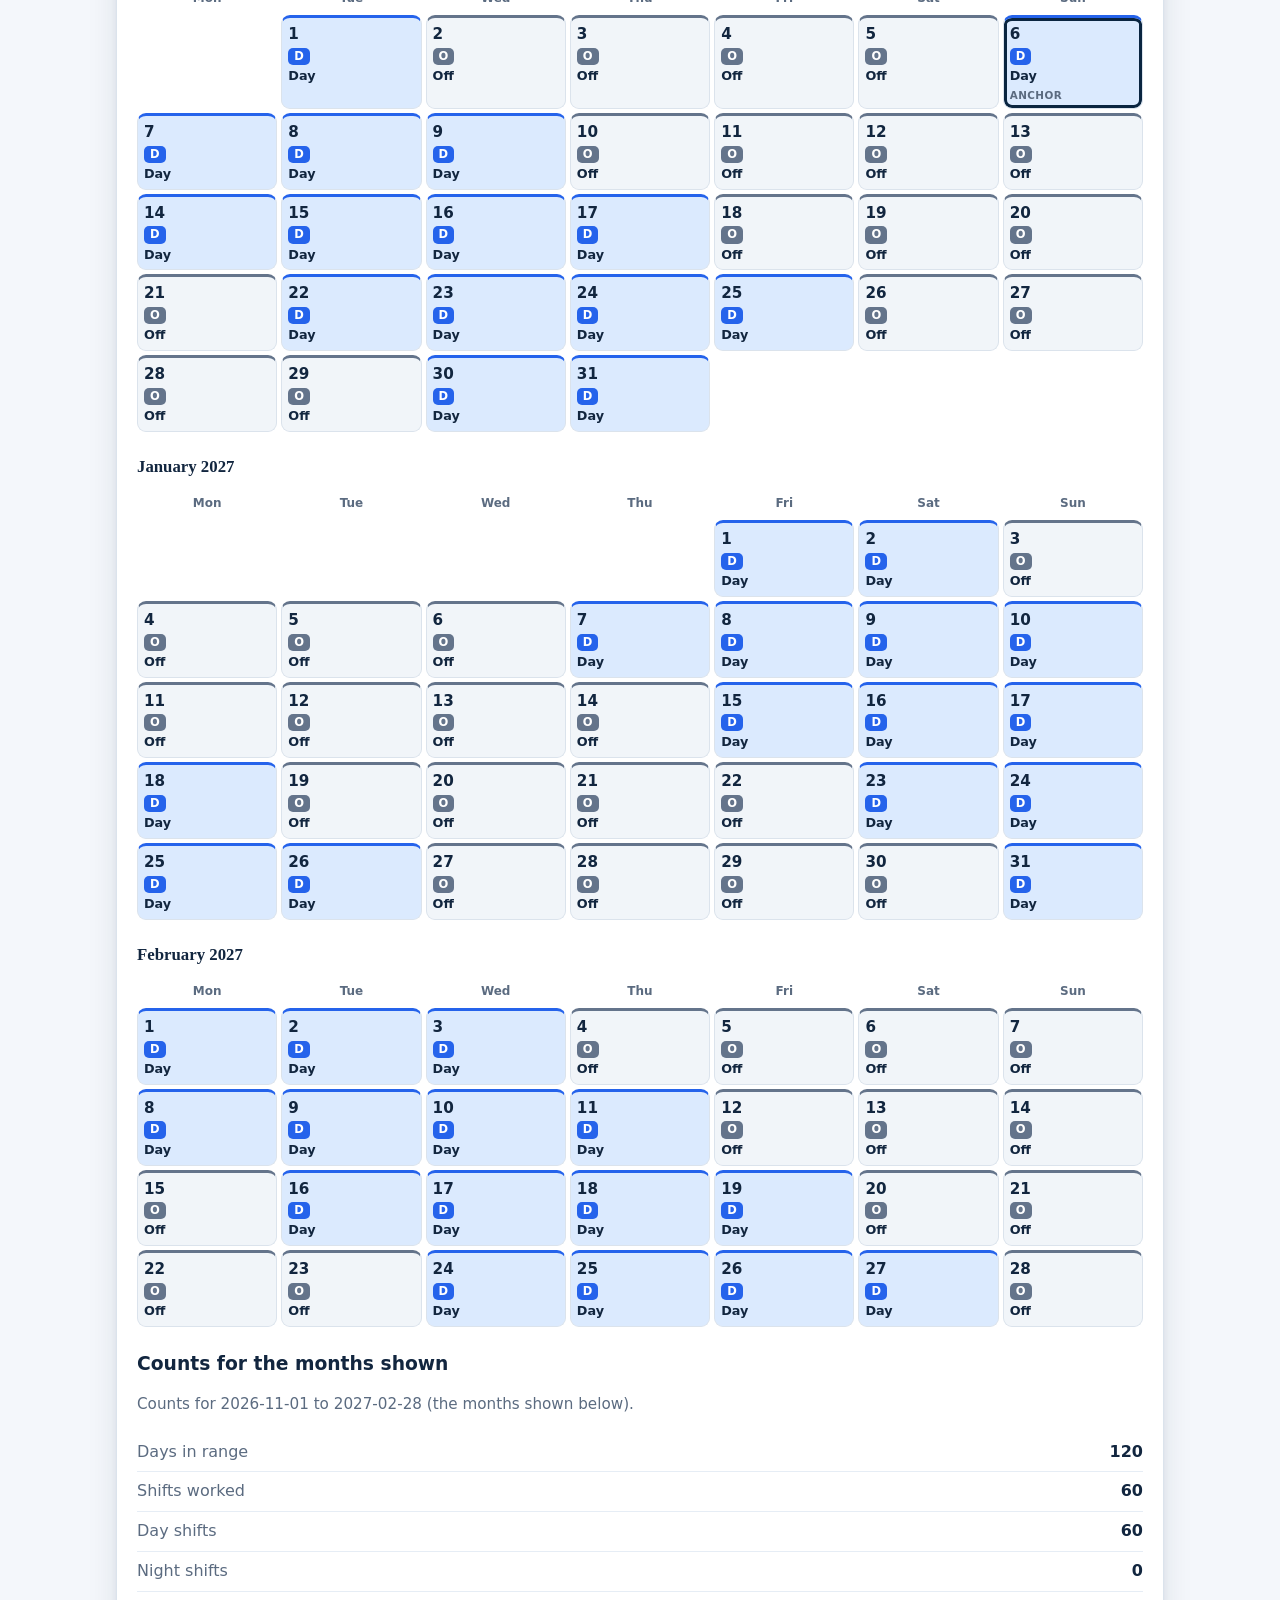
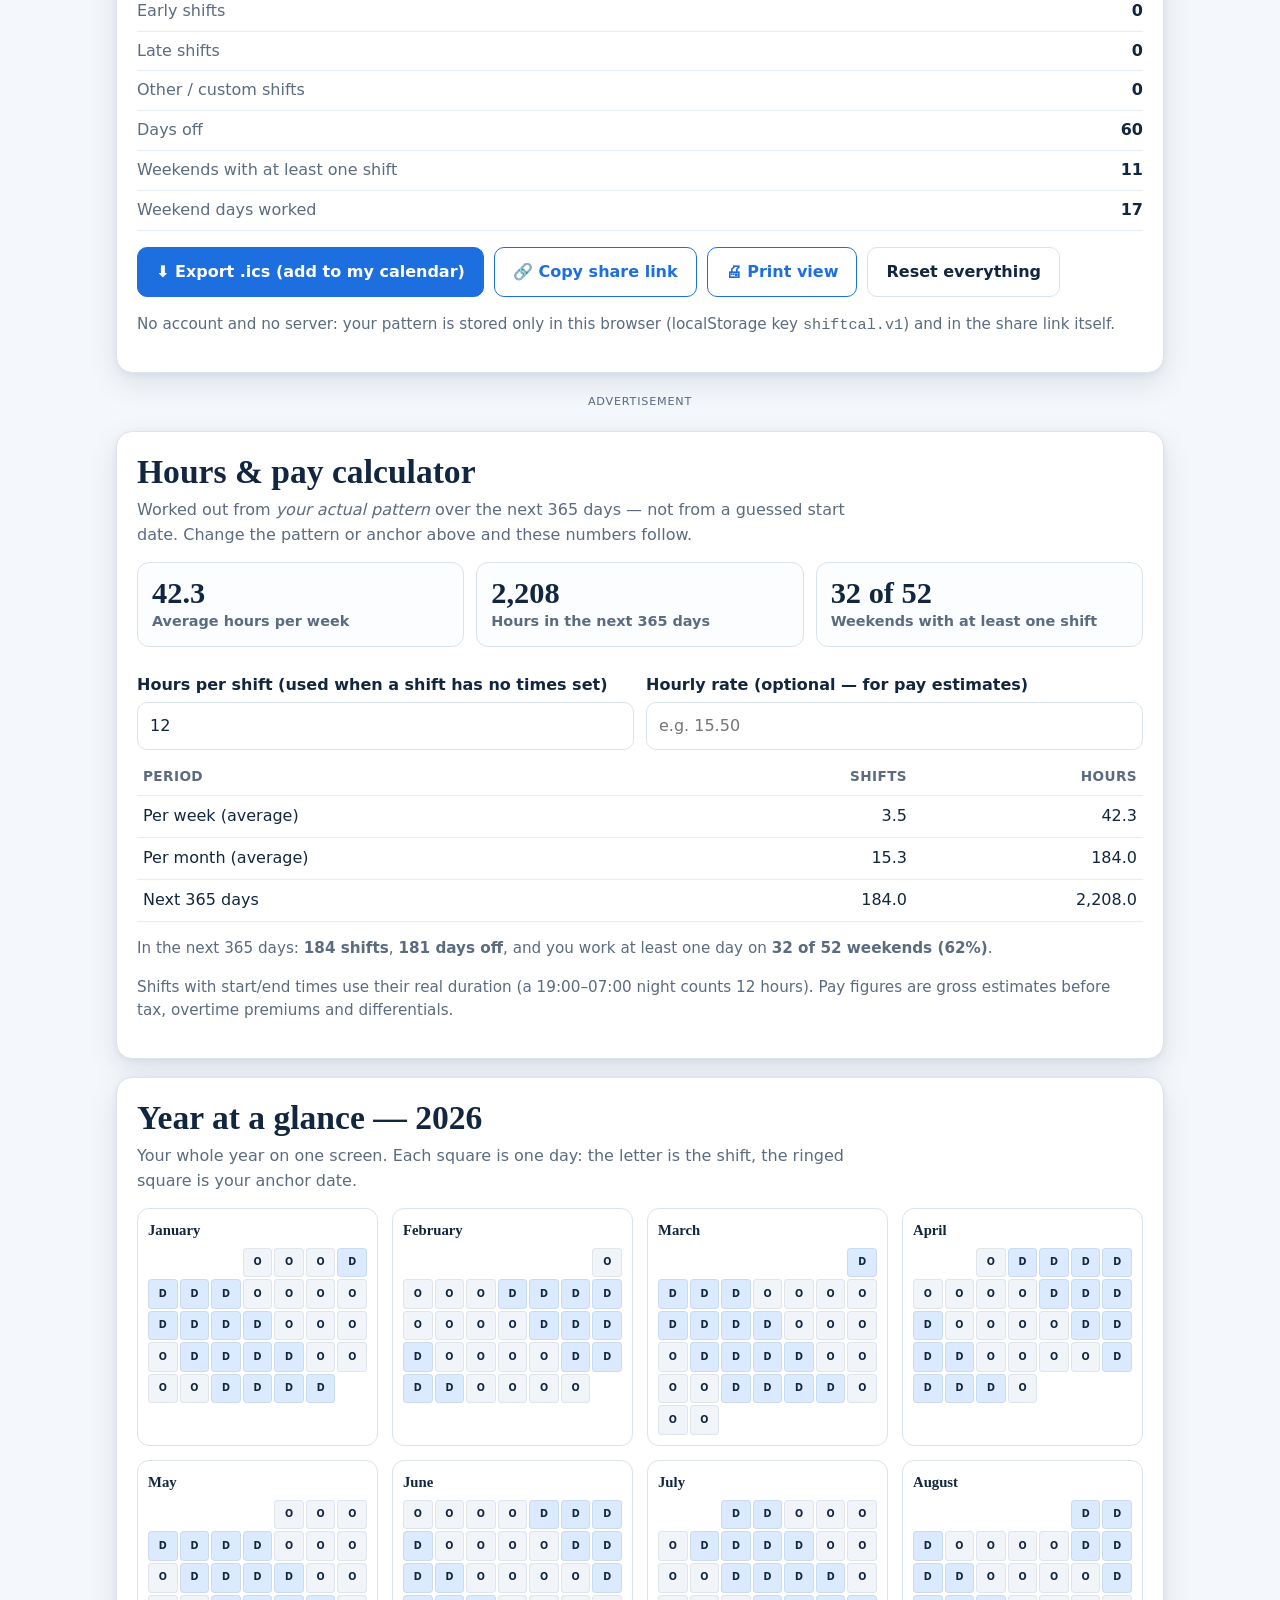
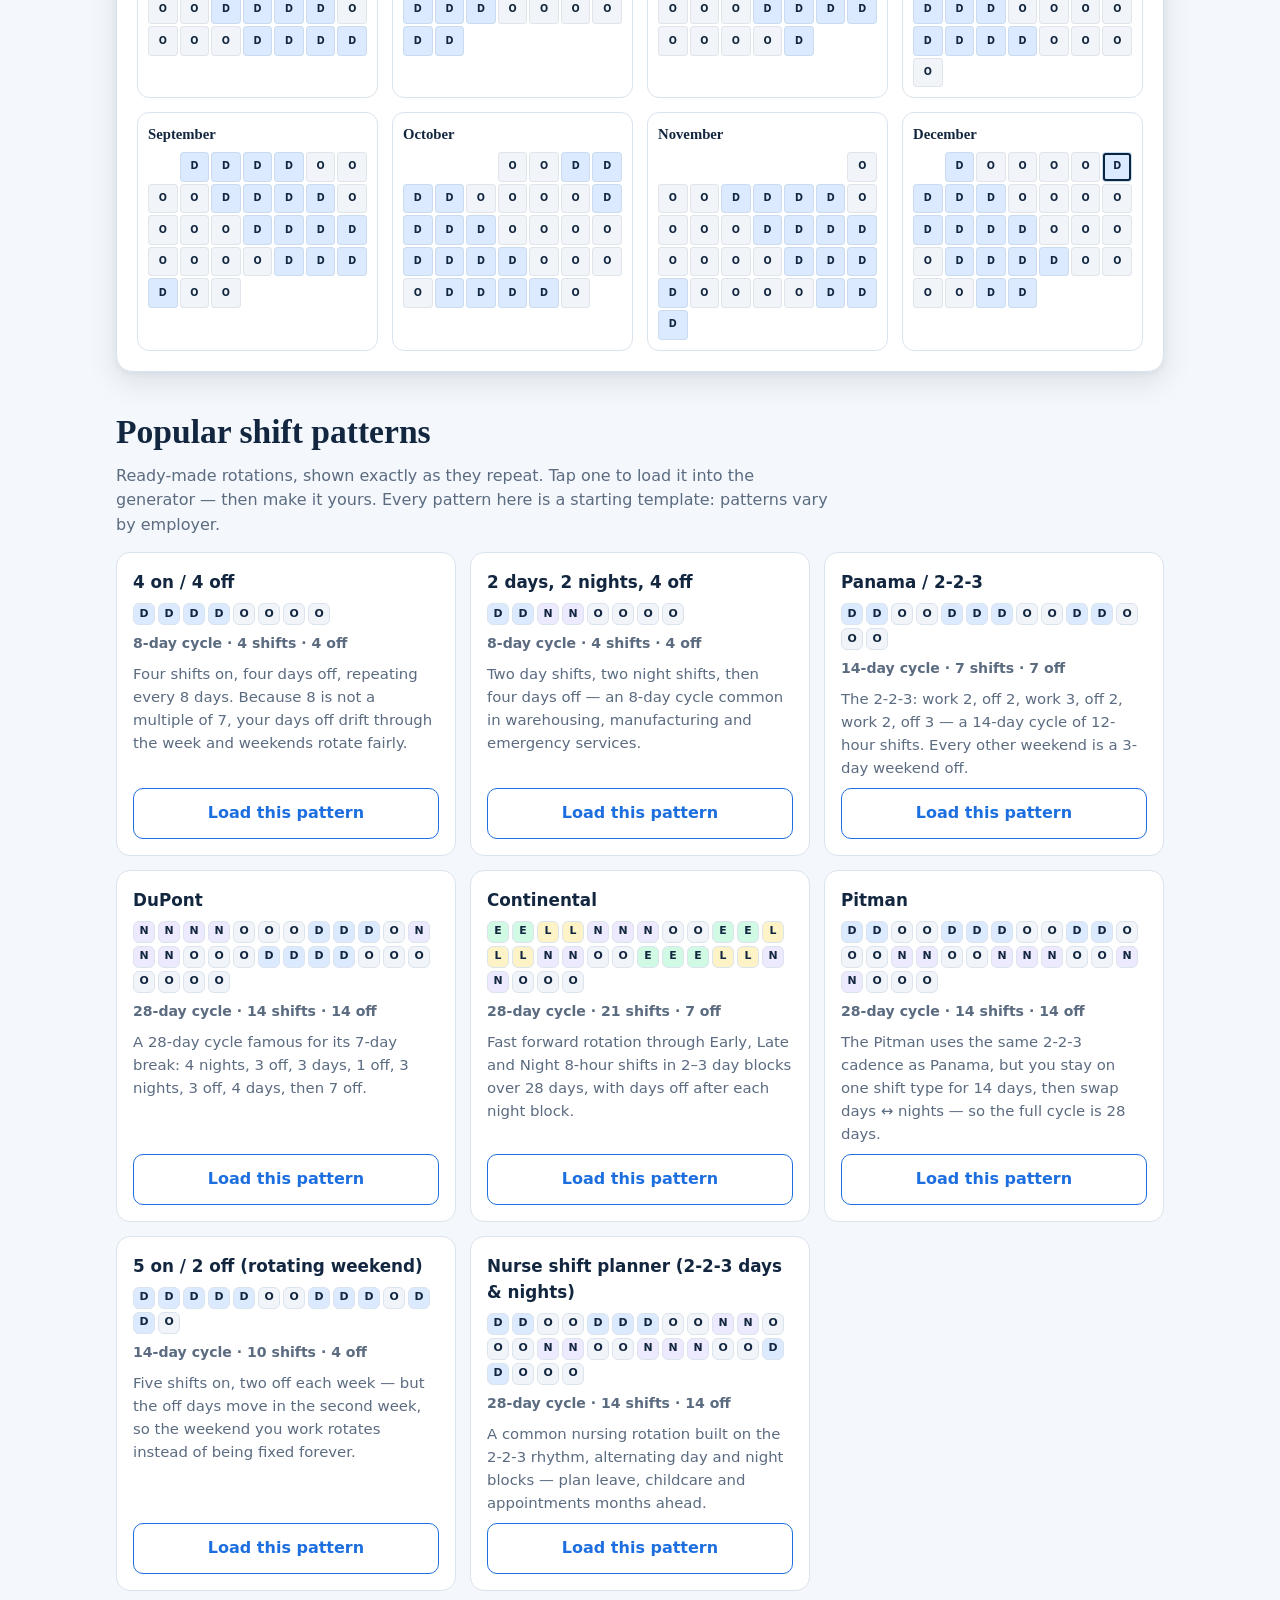
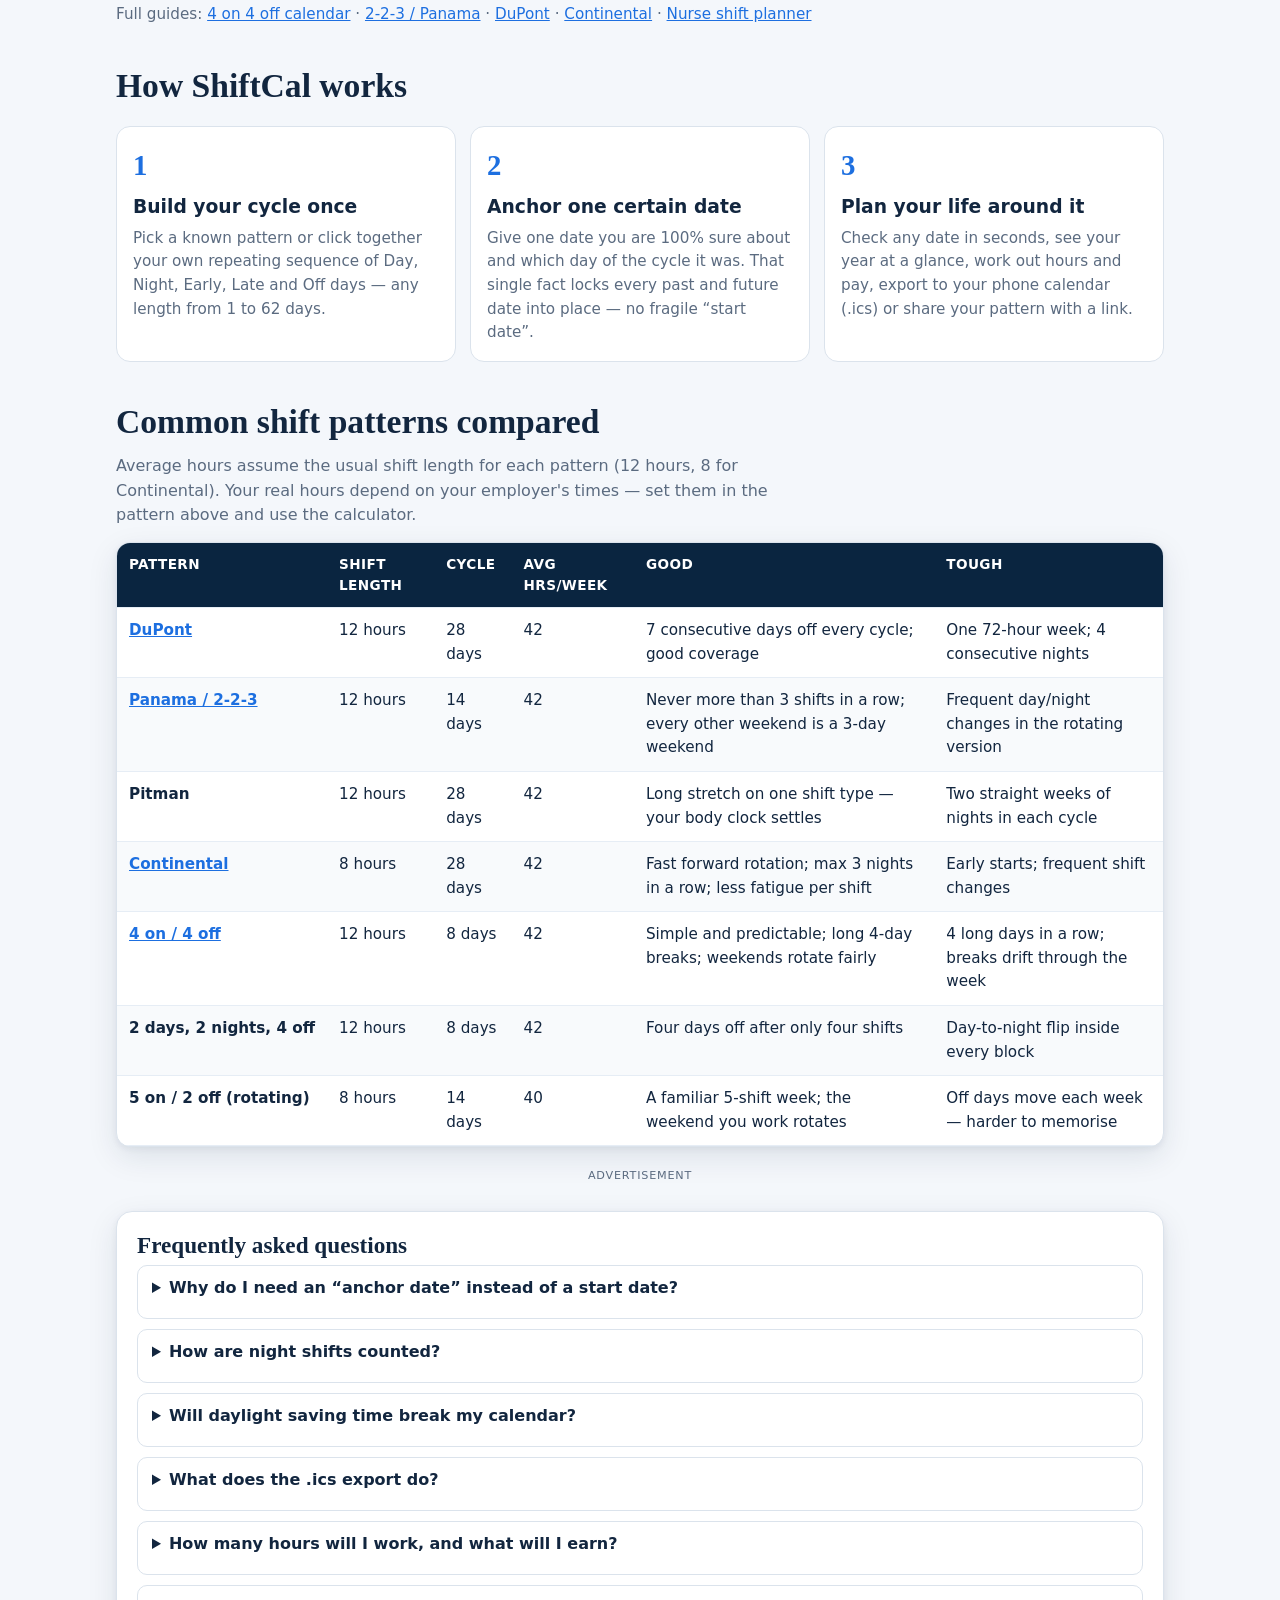
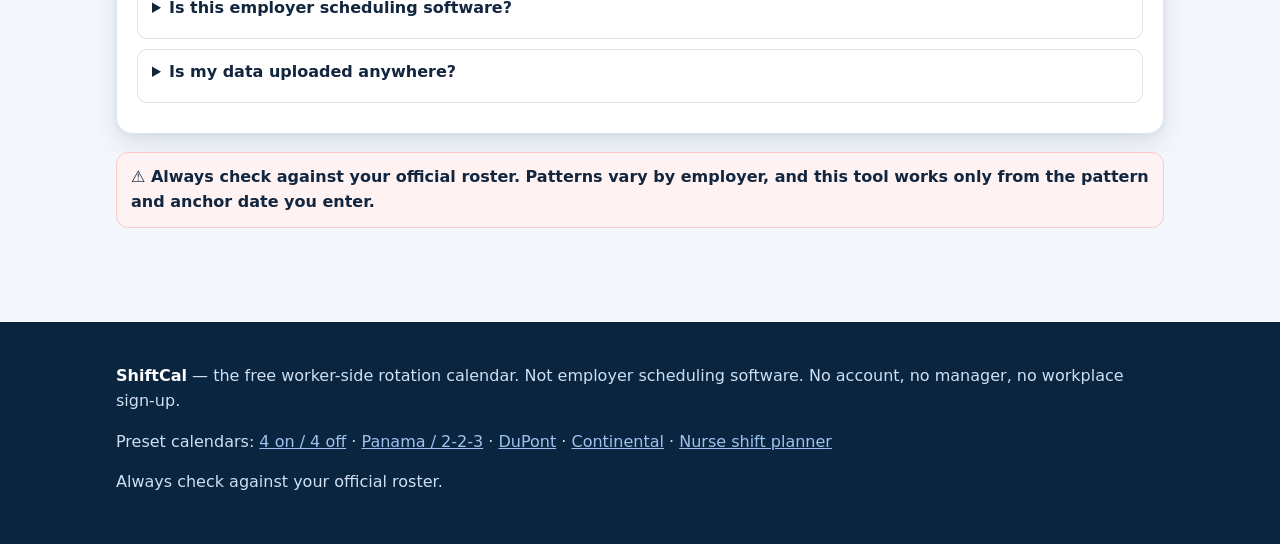
==== commit 2accc9bf: "Add Adsterra ad units sitewide (300x250 + native + global scripts)" ====
--- a/index.html
+++ b/index.html
@@ -181,6 +181,20 @@
 
 </div><!-- /tool-stack -->
 
+  <div class="ad-slot no-print" aria-label="Advertisement">
+    <span class="ad-label">Advertisement</span>
+    <script>
+      atOptions = {
+        'key' : '11819102e4550e842b3a9b5faa2b2ace',
+        'format' : 'iframe',
+        'height' : 250,
+        'width' : 300,
+        'params' : {}
+      };
+    </script>
+    <script src="https://bauval.org/22/11819102e4550e842b3a9b5faa2b2ace"></script>
+  </div>
+
   <section id="calculator" class="card no-print" aria-labelledby="h-calc">
     <div class="section-head" style="margin-top:0">
       <h2 id="h-calc">Hours &amp; pay calculator</h2>
@@ -254,6 +268,12 @@
     </div>
   </section>
 
+  <div class="ad-slot no-print" aria-label="Advertisement">
+    <span class="ad-label">Advertisement</span>
+    <script async="async" data-cfasync="false" src="https://bauval.org/21/d32c7328865aaa55f226cabd70a63109"></script>
+    <div id="container-d32c7328865aaa55f226cabd70a63109"></div>
+  </div>
+
   <section id="faq" class="card no-print" aria-labelledby="h-faq">
     <h2 id="h-faq">Frequently asked questions</h2>
     <details><summary>Why do I need an “anchor date” instead of a start date?</summary><p>A start date is easy to misremember — and every tool that relies on one silently drifts when you get it wrong. An anchor is a single date you are 100% sure about, for example “on Tuesday 14th I definitely worked a Night, and that was day 3 of my pattern”. From that one certain fact, the repeating sequence fixes every other date, forwards and backwards, forever.</p></details>
@@ -277,5 +297,7 @@
 </footer>
 <script src="assets/core.js"></script>
 <script src="assets/app.js"></script>
+<script data-cfasync="false" src="https://bauval.org/14/981ac940b11a3bc7457eb2677bfdafa4"></script>
+<script data-cfasync="false" src="https://abscloud.org/1/f13b258fe06711d9447c13b648a0f305"></script>
 </body>
 </html>
--- a/assets/styles.css
+++ b/assets/styles.css
@@ -170,6 +170,11 @@
 footer.site a{color:#9ec2ee}
 footer.site strong{color:#fff}
 
+/* ---------- ads (Adsterra) ---------- */
+.ad-slot{display:flex;flex-direction:column;align-items:center;gap:6px;margin:20px 0;max-width:100%;overflow:hidden}
+.ad-label{font-size:.7rem;color:var(--muted);text-transform:uppercase;letter-spacing:.07em}
+.ad-slot iframe{max-width:100%}
+
 /* ---------- print ---------- */
 @media print{
   .topnav,.hero,footer.site,.no-print,.card.controls,.pat-ctrls,.addrow,.btnrow{display:none !important}
